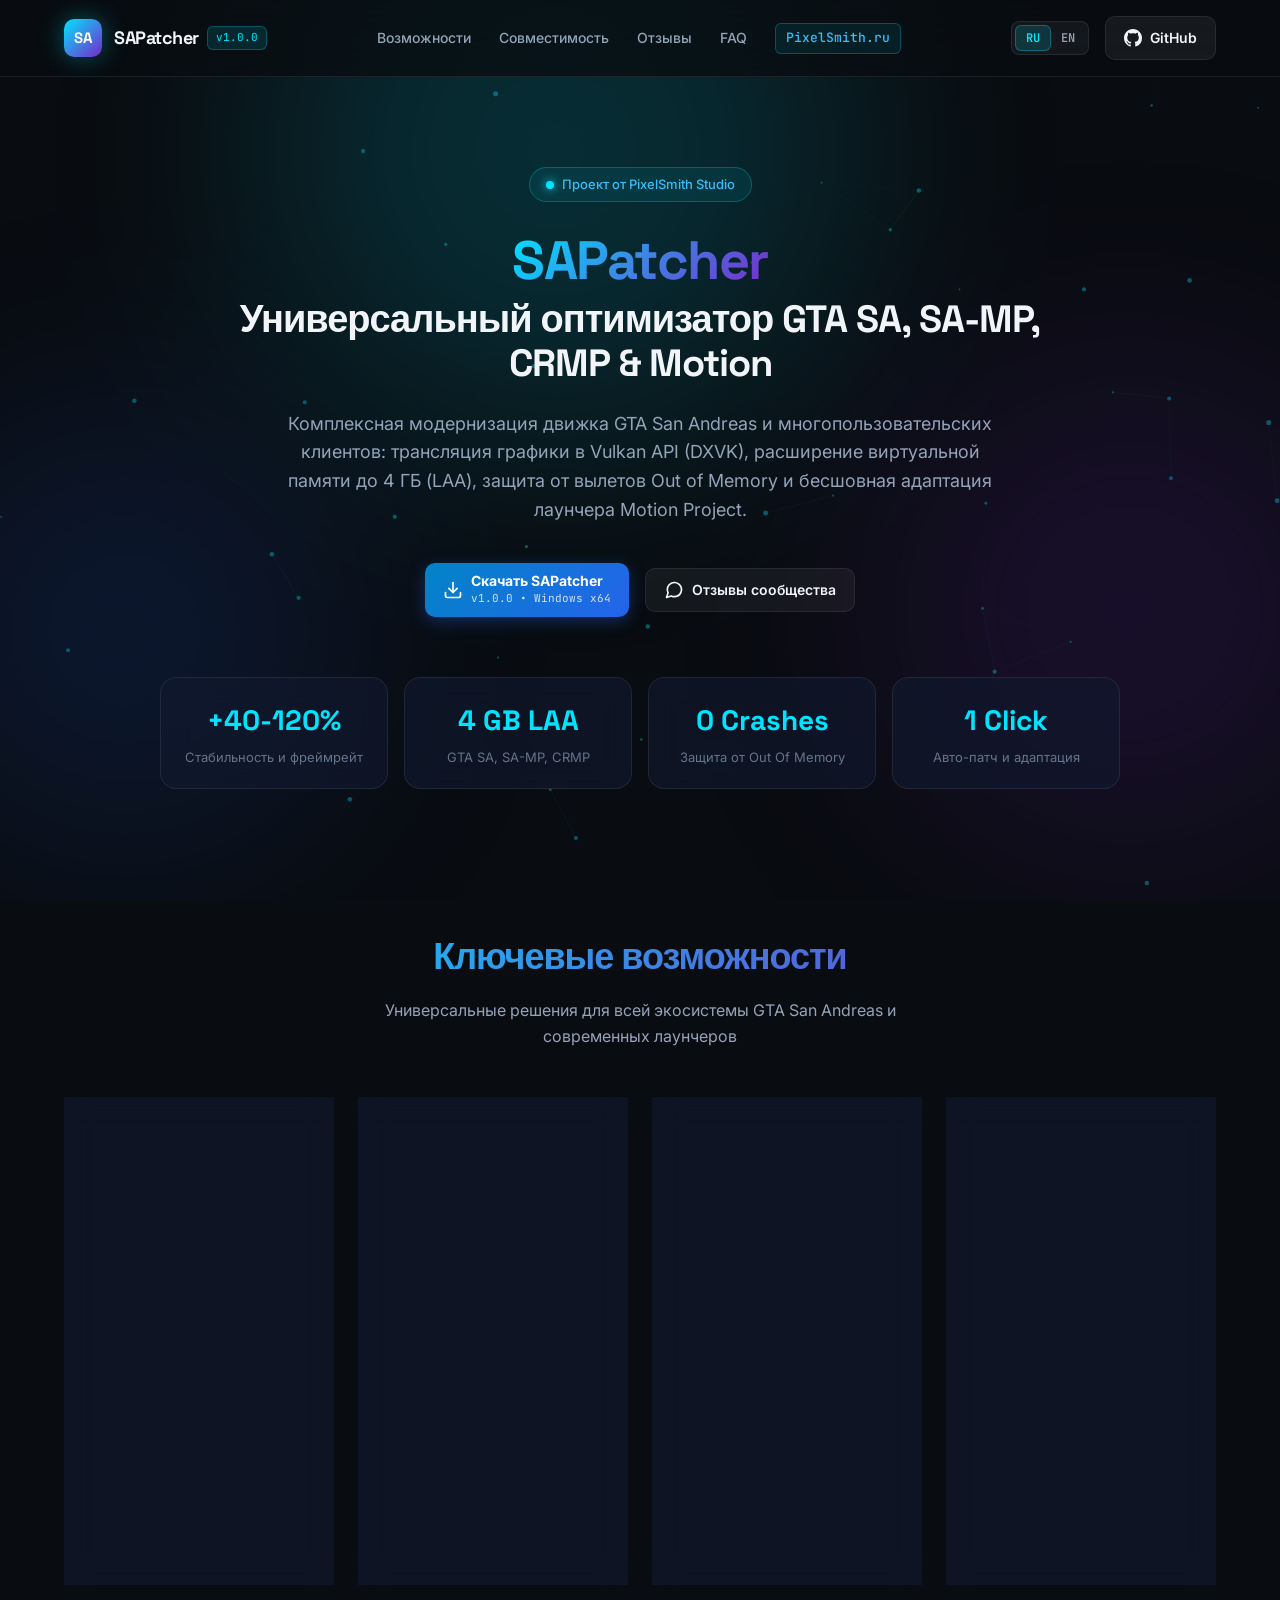
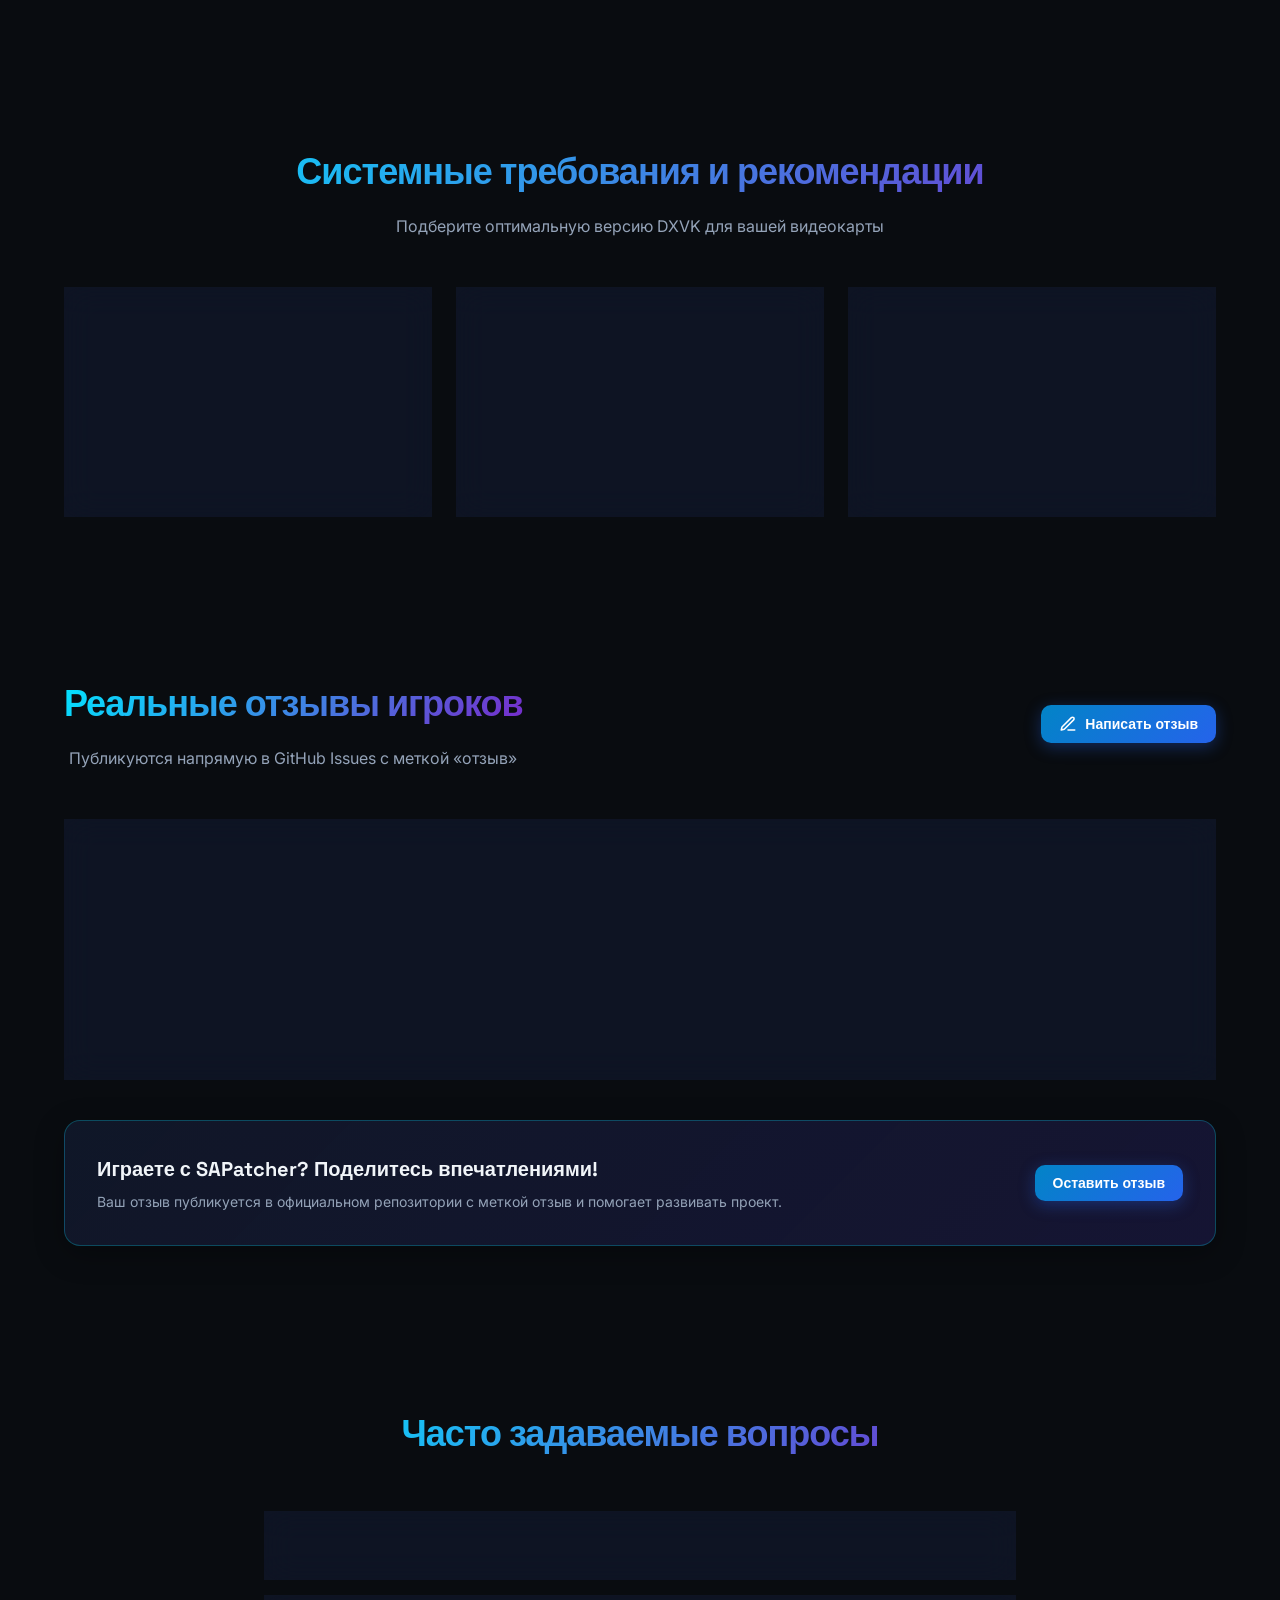
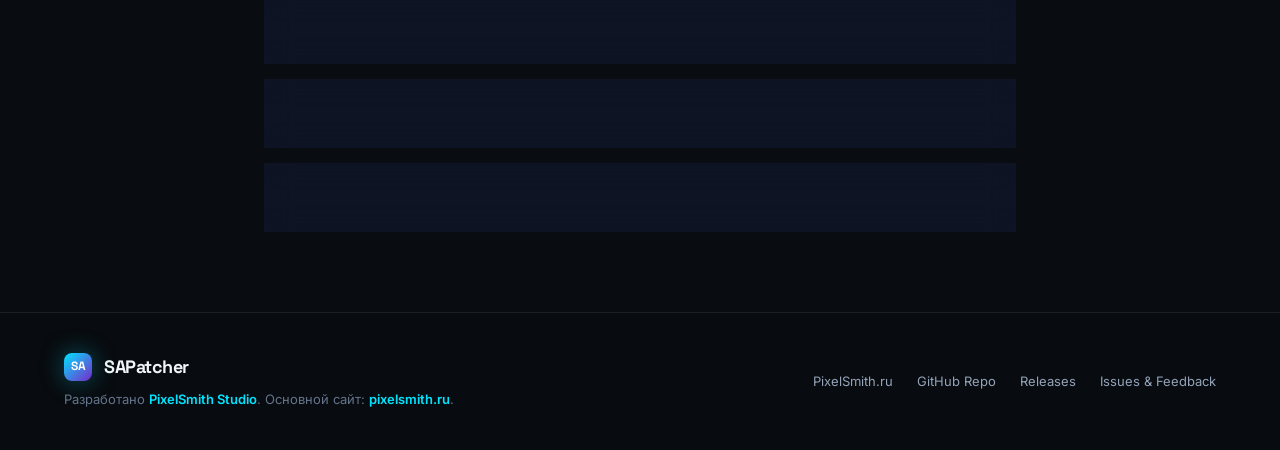
==== docs/index.html @ c6414d51 "update: add PixelSmith Studio branding, universal GTA scope, and real reviews only" ====
<!DOCTYPE html>
<html lang="ru">
<head>
  <meta charset="UTF-8">
  <meta name="viewport" content="width=device-width, initial-scale=1.0">
  <title>SAPatcher — Универсальный оптимизатор GTA SA, SA-MP, CRMP & Motion</title>
  <meta name="description" content="Официальный сайт SAPatcher от PixelSmith Studio. Низкоуровневый рендерер DXVK Vulkan, патч 4GB LAA для GTA SA, SA-MP, CRMP и бесшовная интеграция с Motion Launcher.">
  <meta name="keywords" content="SAPatcher, PixelSmith Studio, GTA SA, SAMP, CRMP, Motion Project, DXVK, Vulkan, 4GB Patch, LAA, Оптимизация GTA, ФПС">
  <meta name="theme-color" content="#090c10">

  <!-- Open Graph -->
  <meta property="og:type" content="website">
  <meta property="og:title" content="SAPatcher — PixelSmith Studio">
  <meta property="og:description" content="Универсальный Vulkan & 4GB LAA оптимизатор для GTA SA, SA-MP, CRMP и Motion Project.">
  <meta property="og:url" content="https://passatb5by.github.io/SAPatch/">

  <!-- Fonts -->
  <link rel="preconnect" href="https://fonts.googleapis.com">
  <link rel="preconnect" href="https://fonts.gstatic.com" crossorigin>
  <link href="https://fonts.googleapis.com/css2?family=Inter:wght@300;400;500;600;700;800&family=JetBrains+Mono:wght@400;500;600;700&family=Space+Grotesk:wght@500;600;700&display=swap" rel="stylesheet">

  <link rel="stylesheet" href="styles.css">
</head>
<body>
  <!-- Ambient background canvas -->
  <div class="bg-network">
    <canvas id="particleCanvas"></canvas>
    <div class="radial-glow glow-1"></div>
    <div class="radial-glow glow-2"></div>
    <div class="radial-glow glow-3"></div>
  </div>

  <!-- Header / Navigation -->
  <header class="navbar">
    <div class="container nav-container">
      <a href="https://pixelsmith.ru" target="_blank" rel="noopener noreferrer" class="logo-group">
        <div class="logo-icon">
          <span>SA</span>
        </div>
        <div class="logo-text">
          <span class="logo-title">SAPatcher</span>
          <span class="logo-badge" id="navVersionBadge">v1.0.0</span>
        </div>
      </a>

      <nav class="nav-links">
        <a href="#features" data-i18n="nav.features">Возможности</a>
        <a href="#specs" data-i18n="nav.specs">Совместимость</a>
        <a href="#reviews" data-i18n="nav.reviews">Отзывы</a>
        <a href="#faq" data-i18n="nav.faq">FAQ</a>
        <a href="https://pixelsmith.ru" target="_blank" rel="noopener noreferrer" class="nav-studio-link">PixelSmith.ru</a>
      </nav>

      <div class="nav-actions">
        <!-- Language Switcher -->
        <div class="lang-switch" id="langSwitch">
          <button type="button" class="lang-btn active" data-lang="ru">RU</button>
          <button type="button" class="lang-btn" data-lang="en">EN</button>
        </div>

        <a href="https://github.com/PassatB5By/SAPatch" target="_blank" rel="noopener noreferrer" class="btn btn-github">
          <svg class="icon" viewBox="0 0 24 24" width="18" height="18" fill="currentColor">
            <path d="M12 0C5.37 0 0 5.37 0 12c0 5.31 3.435 9.795 8.205 11.385.6.105.825-.255.825-.57 0-.285-.015-1.23-.015-2.235-3.015.555-3.795-.735-4.035-1.41-.135-.345-.72-1.41-1.23-1.695-.42-.225-1.02-.78-.015-.795.945-.015 1.62.87 1.845 1.23 1.08 1.815 2.805 1.305 3.495.99.105-.78.42-1.305.765-1.605-2.67-.3-5.46-1.335-5.46-5.925 0-1.305.465-2.385 1.23-3.225-.12-.3-.54-1.53.12-3.18 0 0 1.005-.315 3.3 1.23.96-.27 1.98-.405 3-.405s2.04.135 3 .405c2.295-1.56 3.3-1.23 3.3-1.23.66 1.65.24 2.88.12 3.18.765.84 1.23 1.905 1.23 3.225 0 4.605-2.805 5.625-5.475 5.925.435.375.81 1.095.81 2.22 0 1.605-.015 2.895-.015 3.3 0 .315.225.69.825.57A12.02 12.02 0 0024 12c0-6.63-5.37-12-12-12z"/>
          </svg>
          <span>GitHub</span>
        </a>
      </div>
    </div>
  </header>

  <!-- Hero Section -->
  <section class="hero-section">
    <div class="container hero-container">
      <div class="hero-badge">
        <span class="status-dot"></span>
        <span data-i18n="hero.badge">Проект от PixelSmith Studio</span>
      </div>

      <h1 class="hero-title">
        <span class="gradient-text" data-i18n="hero.titleGradient">SAPatcher</span>
        <span class="title-sub" data-i18n="hero.titleSub">Универсальный оптимизатор GTA SA, SA-MP, CRMP & Motion</span>
      </h1>

      <p class="hero-desc" data-i18n="hero.description">
        Комплексная модернизация движка GTA San Andreas и многопользовательских клиентов: трансляция графики в Vulkan API (DXVK), расширение виртуальной памяти до 4 ГБ (LAA), защита от вылетов Out of Memory и бесшовная адаптация лаунчера Motion Project.
      </p>

      <div class="hero-buttons">
        <a id="btnDownloadLatest" href="https://github.com/PassatB5By/SAPatch/releases" target="_blank" rel="noopener noreferrer" class="btn btn-primary btn-glow">
          <svg class="icon" viewBox="0 0 24 24" width="20" height="20" fill="none" stroke="currentColor" stroke-width="2" stroke-linecap="round" stroke-linejoin="round">
            <path d="M21 15v4a2 2 0 0 1-2 2H5a2 2 0 0 1-2-2v-4"></path>
            <polyline points="7 10 12 15 17 10"></polyline>
            <line x1="12" y1="15" x2="12" y2="3"></line>
          </svg>
          <div class="btn-text-group">
            <span class="btn-title" id="btnDownloadTitle" data-i18n="hero.btnDownload">Скачать SAPatcher</span>
            <span class="btn-subtitle" id="releaseInfoText">v1.0.0 • Windows x64</span>
          </div>
        </a>

        <a href="#reviews" class="btn btn-secondary">
          <svg class="icon" viewBox="0 0 24 24" width="20" height="20" fill="none" stroke="currentColor" stroke-width="2" stroke-linecap="round" stroke-linejoin="round">
            <path d="M21 11.5a8.38 8.38 0 0 1-.9 3.8 8.5 8.5 0 0 1-7.6 4.7 8.38 8.38 0 0 1-3.8-.9L3 21l1.9-5.7a8.38 8.38 0 0 1-.9-3.8 8.5 8.5 0 0 1 4.7-7.6 8.38 8.38 0 0 1 3.8-.9h.5a8.48 8.48 0 0 1 8 8v.5z"></path>
          </svg>
          <span data-i18n="hero.btnReviews">Отзывы сообщества</span>
        </a>
      </div>

      <!-- Quick Metrics Grid -->
      <div class="metrics-grid">
        <div class="metric-card">
          <div class="metric-value">+40-120%</div>
          <div class="metric-label" data-i18n="hero.metricFps">Стабильность и фреймрейт</div>
        </div>
        <div class="metric-card">
          <div class="metric-value">4 GB LAA</div>
          <div class="metric-label" data-i18n="hero.metricRam">GTA SA, SA-MP, CRMP</div>
        </div>
        <div class="metric-card">
          <div class="metric-value">0 Crashes</div>
          <div class="metric-label" data-i18n="hero.metricCrash">Защита от Out Of Memory</div>
        </div>
        <div class="metric-card">
          <div class="metric-value">1 Click</div>
          <div class="metric-label" data-i18n="hero.metricInstall">Авто-патч и адаптация</div>
        </div>
      </div>
    </div>
  </section>

  <!-- Features Section -->
  <section id="features" class="section">
    <div class="container">
      <div class="section-header">
        <h2 class="section-title gradient-text" data-i18n="features.title">Ключевые возможности</h2>
        <p class="section-subtitle" data-i18n="features.subtitle">Универсальные решения для всей экосистемы GTA San Andreas и современных лаунчеров</p>
      </div>

      <div class="features-grid">
        <!-- Feature 1 -->
        <div class="feature-card">
          <div class="feature-icon icon-cyan">
            <svg viewBox="0 0 24 24" width="24" height="24" fill="none" stroke="currentColor" stroke-width="2" stroke-linecap="round" stroke-linejoin="round">
              <polygon points="13 2 3 14 12 14 11 22 21 10 12 10 13 2"></polygon>
            </svg>
          </div>
          <h3 class="feature-title" data-i18n="features.dxvk.title">DXVK Vulkan Революция</h3>
          <p class="feature-desc" data-i18n="features.dxvk.desc">
            Трансляция устаревших инструкций Direct3D 9 в современный низкоуровневый Vulkan API. Избавляет от микрофризов, разрывов кадров и равномерно распределяет нагрузку на GPU в GTA SA, SA-MP и CRMP.
          </p>
          <div class="feature-tags">
            <span class="tag">v1.10.3</span>
            <span class="tag">v2.3</span>
            <span class="tag">v3.0</span>
            <span class="tag tag-accent">v3.1.1 Async</span>
          </div>
        </div>

        <!-- Feature 2 -->
        <div class="feature-card">
          <div class="feature-icon icon-purple">
            <svg viewBox="0 0 24 24" width="24" height="24" fill="none" stroke="currentColor" stroke-width="2" stroke-linecap="round" stroke-linejoin="round">
              <rect x="2" y="2" width="20" height="8" rx="2" ry="2"></rect>
              <rect x="2" y="14" width="20" height="8" rx="2" ry="2"></rect>
              <line x1="6" y1="6" x2="6.01" y2="6"></line>
              <line x1="6" y1="18" x2="6.01" y2="18"></line>
            </svg>
          </div>
          <h3 class="feature-title" data-i18n="features.laa.title">Патч 4 ГБ памяти (LAA)</h3>
          <p class="feature-desc" data-i18n="features.laa.desc">
            Снимает стандартный лимит 2048 МБ 32-битного движка GTA SA. Игра получает доступ к полным 4 ГБ виртуального адресного пространства для HD-текстур, кастомного транспорта и ресурсоёмких модификаций.
          </p>
          <div class="feature-tags">
            <span class="tag">motion.exe</span>
            <span class="tag">samp.exe</span>
            <span class="tag">gta_sa.exe</span>
            <span class="tag tag-accent">Anti-Crash</span>
          </div>
        </div>

        <!-- Feature 3 -->
        <div class="feature-card">
          <div class="feature-icon icon-emerald">
            <svg viewBox="0 0 24 24" width="24" height="24" fill="none" stroke="currentColor" stroke-width="2" stroke-linecap="round" stroke-linejoin="round">
              <path d="M12 22s8-4 8-10V5l-8-3-8 3v7c0 6 8 10 8 10z"></path>
            </svg>
          </div>
          <h3 class="feature-title" data-i18n="features.guard.title">Первая адаптация: Motion Project</h3>
          <p class="feature-desc" data-i18n="features.guard.desc">
            Motion стал первым лаунчером с бесшовной поддержкой «из коробки»: автоматический обход сброса файлов при обновлениях, синхронизация сетевого API и фоновая служба в трее.
          </p>
          <div class="feature-tags">
            <span class="tag">Daemon Port 49742</span>
            <span class="tag">Tray Icon</span>
            <span class="tag tag-accent">Motion Ready</span>
          </div>
        </div>

        <!-- Feature 4 -->
        <div class="feature-card">
          <div class="feature-icon icon-amber">
            <svg viewBox="0 0 24 24" width="24" height="24" fill="none" stroke="currentColor" stroke-width="2" stroke-linecap="round" stroke-linejoin="round">
              <path d="M14 2H6a2 2 0 0 0-2 2v16a2 2 0 0 0 2 2h12a2 2 0 0 0 2-2V8z"></path>
              <polyline points="14 2 14 8 20 8"></polyline>
              <line x1="16" y1="13" x2="8" y2="13"></line>
              <line x1="16" y1="17" x2="8" y2="17"></line>
              <polyline points="10 9 9 9 8 9"></polyline>
            </svg>
          </div>
          <h3 class="feature-title" data-i18n="features.diag.title">Самодиагностика и отчёты</h3>
          <p class="feature-desc" data-i18n="features.diag.desc">
            Встроенный генератор HTML-отчёта диагностирует поддержку Vulkan драйвером вашей видеокарты, статус LAA-флагов, целостность dll-библиотек и формирует готовый лог для решения проблем.
          </p>
          <div class="feature-tags">
            <span class="tag">HTML Report</span>
            <span class="tag">Vulkan Audit</span>
            <span class="tag">One-Click</span>
          </div>
        </div>
      </div>
    </div>
  </section>

  <!-- System Specifications -->
  <section id="specs" class="section specs-section">
    <div class="container">
      <div class="section-header">
        <h2 class="section-title gradient-text" data-i18n="specs.title">Системные требования и рекомендации</h2>
        <p class="section-subtitle" data-i18n="specs.subtitle">Подберите оптимальную версию DXVK для вашей видеокарты</p>
      </div>

      <div class="specs-grid">
        <div class="spec-card">
          <div class="spec-badge badge-green">Recommended</div>
          <h3 class="spec-title">DXVK 3.1.1 / 3.0</h3>
          <p class="spec-desc" data-i18n="specs.recModern">Для современных видеокарт (NVIDIA GTX 10xx+, RTX, AMD RX 5000/6000/7000, Intel Arc). Максимальный FPS, асинхронные шейдеры, Vulkan 1.3+.</p>
        </div>

        <div class="spec-card">
          <div class="spec-badge badge-blue">High Compatibility</div>
          <h3 class="spec-title">DXVK 2.3</h3>
          <p class="spec-desc" data-i18n="specs.recBalanced">Идеальный баланс совместимости и стабильности. Подходит для NVIDIA GTX 9xx/7xx и AMD RX 4xx/5xx.</p>
        </div>

        <div class="spec-card">
          <div class="spec-badge badge-amber">Legacy GPUs</div>
          <h3 class="spec-title">DXVK 1.10.3</h3>
          <p class="spec-desc" data-i18n="specs.recLegacy">Для старых видеокарт и встроенной графики (Vulkan 1.1). Минимальные системные требования.</p>
        </div>
      </div>
    </div>
  </section>

  <!-- Reviews & Community Feedback Section -->
  <section id="reviews" class="section reviews-section">
    <div class="container">
      <div class="section-header">
        <div class="review-header-flex">
          <div>
            <h2 class="section-title gradient-text" data-i18n="reviews.title">Реальные отзывы игроков</h2>
            <p class="section-subtitle" data-i18n="reviews.subtitle">Публикуются напрямую в GitHub Issues с меткой «отзыв»</p>
          </div>
          <button type="button" id="btnOpenReviewModal" class="btn btn-primary">
            <svg class="icon" viewBox="0 0 24 24" width="18" height="18" fill="none" stroke="currentColor" stroke-width="2" stroke-linecap="round" stroke-linejoin="round">
              <path d="M12 20h9"></path>
              <path d="M16.5 3.5a2.121 2.121 0 0 1 3 3L7 19l-4 1 1-4L16.5 3.5z"></path>
            </svg>
            <span data-i18n="reviews.btnWrite">Написать отзыв</span>
          </button>
        </div>
      </div>

      <!-- Reviews Feed -->
      <div id="reviewsContainer" class="reviews-grid">
        <div class="loading-spinner-wrapper">
          <div class="spinner"></div>
          <span data-i18n="reviews.loading">Загрузка отзывов из GitHub Issues...</span>
        </div>
      </div>

      <!-- Call to Action Banner -->
      <div class="reviews-cta-card">
        <div class="reviews-cta-content">
          <h3 data-i18n="reviews.ctaTitle">Играете с SAPatcher? Поделитесь впечатлениями!</h3>
          <p data-i18n="reviews.ctaSubtitle">Ваш отзыв публикуется в официальном репозитории с меткой <code>отзыв</code> и помогает развивать проект.</p>
        </div>
        <button type="button" class="btn btn-primary btnOpenReviewModalTrigger" data-i18n="reviews.ctaBtn">Оставить отзыв</button>
      </div>
    </div>
  </section>

  <!-- FAQ Section -->
  <section id="faq" class="section">
    <div class="container faq-container">
      <div class="section-header">
        <h2 class="section-title gradient-text" data-i18n="faq.title">Часто задаваемые вопросы</h2>
      </div>

      <div class="faq-accordion">
        <div class="faq-item">
          <button class="faq-question">
            <span data-i18n="faq.q1">Работает ли SAPatcher с обычной GTA SA, SA-MP и CRMP?</span>
            <span class="faq-icon">+</span>
          </button>
          <div class="faq-answer">
            <p data-i18n="faq.a1">Да! SAPatcher разработан как универсальное решение для GTA San Andreas, клиентов SA-MP и CRMP. Он снимает лимит памяти 4GB LAA и внедряет Vulkan-транслятор DXVK в любую сборку. Motion Project — это первый лаунчер, для которого реализована полная бесшовная интеграция.</p>
          </div>
        </div>

        <div class="faq-item">
          <button class="faq-question">
            <span data-i18n="faq.q2">Банят ли за использование SAPatcher?</span>
            <span class="faq-icon">+</span>
          </button>
          <div class="faq-answer">
            <p data-i18n="faq.a2">Нет. SAPatcher является графическим оптимизатором и расширителем памяти. Он не содержит читов, инжекторов стороннего кода или запрещённых модификаций, сохраняя 100% совместимость с античитами серверов.</p>
          </div>
        </div>

        <div class="faq-item">
          <button class="faq-question">
            <span data-i18n="faq.q3">Что делать, если при запуске чёрный экран или вылет?</span>
            <span class="faq-icon">+</span>
          </button>
          <div class="faq-answer">
            <p data-i18n="faq.a3">Попробуйте переключить версию DXVK в SAPatcher на более раннюю (например, 2.3 или 1.10.3), либо обновите видеодрайвер. Также используйте встроенную кнопку «Генерация отчёта диагностики» для выявления несовместимостей.</p>
          </div>
        </div>

        <div class="faq-item">
          <button class="faq-question">
            <span data-i18n="faq.q4">Как вернуть оригинальный лаунчер без изменений?</span>
            <span class="faq-icon">+</span>
          </button>
          <div class="faq-answer">
            <p data-i18n="faq.a4">В интерфейсе SAPatcher нажмите кнопку «Откатить лаунчер». Программа восстановит оригинальный немодифицированный app.asar из резервной копии.</p>
          </div>
        </div>
      </div>
    </div>
  </section>

  <!-- Footer -->
  <footer class="footer">
    <div class="container footer-container">
      <div class="footer-left">
        <div class="logo-group">
          <div class="logo-icon small"><span>SA</span></div>
          <span class="logo-title">SAPatcher</span>
        </div>
        <p class="footer-copy">
          Разработано <a href="https://pixelsmith.ru" target="_blank" rel="noopener noreferrer" class="studio-link">PixelSmith Studio</a>. Основной сайт: <a href="https://pixelsmith.ru" target="_blank" rel="noopener noreferrer" class="studio-link">pixelsmith.ru</a>.
        </p>
      </div>

      <div class="footer-links">
        <a href="https://pixelsmith.ru" target="_blank" rel="noopener noreferrer">PixelSmith.ru</a>
        <a href="https://github.com/PassatB5By/SAPatch" target="_blank" rel="noopener noreferrer">GitHub Repo</a>
        <a href="https://github.com/PassatB5By/SAPatch/releases" target="_blank" rel="noopener noreferrer">Releases</a>
        <a href="https://github.com/PassatB5By/SAPatch/issues" target="_blank" rel="noopener noreferrer">Issues & Feedback</a>
      </div>
    </div>
  </footer>

  <!-- Write Review Modal -->
  <div id="reviewModal" class="modal-overlay">
    <div class="modal-card">
      <div class="modal-header">
        <div class="modal-title-group">
          <h3 class="modal-title" data-i18n="modal.title">Написать отзыв о SAPatcher</h3>
          <p class="modal-desc" data-i18n="modal.desc">Отзыв публикуется напрямую в GitHub Issues с меткой «отзыв»</p>
        </div>
        <button type="button" id="btnCloseReviewModal" class="btn-close">&times;</button>
      </div>

      <form id="reviewForm" class="review-form">
        <!-- Rating Stars -->
        <div class="form-group">
          <label class="form-label" data-i18n="modal.ratingLabel">Оценка:</label>
          <div class="star-rating" id="starRating">
            <button type="button" class="star-btn" data-value="1">★</button>
            <button type="button" class="star-btn" data-value="2">★</button>
            <button type="button" class="star-btn" data-value="3">★</button>
            <button type="button" class="star-btn" data-value="4">★</button>
            <button type="button" class="star-btn active" data-value="5">★</button>
          </div>
          <input type="hidden" id="reviewRatingInput" value="5">
        </div>

        <div class="form-row">
          <div class="form-group flex-1">
            <label class="form-label" for="reviewAuthor" data-i18n="modal.authorLabel">Ваше имя или ник:</label>
            <input type="text" id="reviewAuthor" class="form-input" placeholder="e.g. Alex_Driver" required>
          </div>

          <div class="form-group flex-1">
            <label class="form-label" for="reviewCategory" data-i18n="modal.categoryLabel">Любимая функция / Клиент:</label>
            <select id="reviewCategory" class="form-input">
              <option value="GTA SA & SA-MP">GTA San Andreas & SA-MP</option>
              <option value="CRMP & Radmir">CRMP & Radmir</option>
              <option value="Motion Project">Motion Project Launcher</option>
              <option value="DXVK Vulkan FPS Boost">DXVK Vulkan (FPS Boost)</option>
              <option value="4GB RAM Memory Patch">4GB RAM Patch (No Crashes)</option>
              <option value="General Overall">Overall Experience</option>
            </select>
          </div>
        </div>

        <div class="form-group">
          <label class="form-label" for="reviewTitle" data-i18n="modal.summaryLabel">Краткий заголовок:</label>
          <input type="text" id="reviewTitle" class="form-input" placeholder="e.g. Плавный FPS и исчезли вылеты памяти!" required>
        </div>

        <div class="form-group">
          <label class="form-label" for="reviewPros" data-i18n="modal.prosLabel">Что понравилось (Плюсы):</label>
          <input type="text" id="reviewPros" class="form-input" placeholder="e.g. Высокий FPS, лёгкая установка в один клик">
        </div>

        <div class="form-group">
          <label class="form-label" for="reviewBody" data-i18n="modal.commentLabel">Подробный комментарий:</label>
          <textarea id="reviewBody" rows="4" class="form-input form-textarea" placeholder="Расскажите о вашем игровом опыте, стабильности, FPS до и после патча..." required></textarea>
        </div>

        <!-- Submission Options -->
        <div class="modal-footer">
          <div class="auth-notice">
            <span class="auth-icon">ℹ️</span>
            <span data-i18n="modal.authNotice">Публикация происходит через GitHub с вашим профилем.</span>
          </div>
          <button type="submit" class="btn btn-primary btn-submit-review">
            <svg class="icon" viewBox="0 0 24 24" width="18" height="18" fill="currentColor">
              <path d="M12 0C5.37 0 0 5.37 0 12c0 5.31 3.435 9.795 8.205 11.385.6.105.825-.255.825-.57 0-.285-.015-1.23-.015-2.235-3.015.555-3.795-.735-4.035-1.41-.135-.345-.72-1.41-1.23-1.695-.42-.225-1.02-.78-.015-.795.945-.015 1.62.87 1.845 1.23 1.08 1.815 2.805 1.305 3.495.99.105-.78.42-1.305.765-1.605-2.67-.3-5.46-1.335-5.46-5.925 0-1.305.465-2.385 1.23-3.225-.12-.3-.54-1.53.12-3.18 0 0 1.005-.315 3.3 1.23.96-.27 1.98-.405 3-.405s2.04.135 3 .405c2.295-1.56 3.3-1.23 3.3-1.23.66 1.65.24 2.88.12 3.18.765.84 1.23 1.905 1.23 3.225 0 4.605-2.805 5.625-5.475 5.925.435.375.81 1.095.81 2.22 0 1.605-.015 2.895-.015 3.3 0 .315.225.69.825.57A12.02 12.02 0 0024 12c0-6.63-5.37-12-12-12z"/>
            </svg>
            <span data-i18n="modal.btnPublish">Опубликовать в GitHub</span>
          </button>
        </div>
      </form>
    </div>
  </div>

  <script src="app.js"></script>
</body>
</html>
---- docs/styles.css ----
:root {
  --bg-base: #090c10;
  --bg-surface: rgba(15, 23, 42, 0.75);
  --bg-surface-elevated: rgba(22, 33, 58, 0.85);
  --bg-card: rgba(18, 26, 46, 0.65);
  --bg-card-hover: rgba(24, 35, 62, 0.85);
  
  --border-subtle: rgba(255, 255, 255, 0.08);
  --border-accent: rgba(0, 229, 255, 0.3);
  --border-glow: rgba(0, 229, 255, 0.5);

  --text-main: #f1f5f9;
  --text-muted: #94a3b8;
  --text-dim: #64748b;

  --accent-cyan: #00e5ff;
  --accent-cyan-bright: #38bdf8;
  --accent-purple: #7928ca;
  --accent-purple-light: #a855f7;
  --accent-emerald: #10b981;
  --accent-amber: #f59e0b;

  --gradient-primary: linear-gradient(135deg, #00e5ff 0%, #7928ca 100%);
  --gradient-btn: linear-gradient(135deg, #0284c7 0%, #2563eb 100%);
  --gradient-btn-hover: linear-gradient(135deg, #0ea5e9 0%, #3b82f6 100%);

  --font-heading: 'Space Grotesk', sans-serif;
  --font-body: 'Inter', sans-serif;
  --font-mono: 'JetBrains Mono', monospace;

  --glow-cyan: 0 0 25px rgba(0, 229, 255, 0.35);
  --glow-purple: 0 0 25px rgba(121, 40, 202, 0.3);
  --radius-card: 16px;
  --radius-btn: 10px;
}

*, *::before, *::after {
  box-sizing: border-box;
  margin: 0;
  padding: 0;
}

html {
  scroll-behavior: smooth;
}

body {
  background-color: var(--bg-base);
  color: var(--text-main);
  font-family: var(--font-body);
  font-size: 15px;
  line-height: 1.6;
  overflow-x: hidden;
  position: relative;
  -webkit-font-smoothing: antialiased;
}

.container {
  width: 100%;
  max-width: 1200px;
  margin: 0 auto;
  padding: 0 24px;
}

/* Background canvas and ambient glows */
.bg-network {
  position: fixed;
  inset: 0;
  pointer-events: none;
  z-index: 0;
  overflow: hidden;
}

#particleCanvas {
  width: 100%;
  height: 100%;
  display: block;
}

.radial-glow {
  position: absolute;
  border-radius: 50%;
  filter: blur(120px);
  opacity: 0.15;
  pointer-events: none;
}

.glow-1 {
  width: 600px;
  height: 600px;
  background: var(--accent-cyan);
  top: -150px;
  left: 20%;
}

.glow-2 {
  width: 500px;
  height: 500px;
  background: var(--accent-purple);
  top: 40%;
  right: -100px;
}

.glow-3 {
  width: 450px;
  height: 450px;
  background: #2563eb;
  bottom: 5%;
  left: -100px;
}

/* Navbar */
.navbar {
  position: sticky;
  top: 0;
  z-index: 100;
  backdrop-filter: blur(20px);
  -webkit-backdrop-filter: blur(20px);
  background: rgba(9, 12, 16, 0.75);
  border-bottom: 1px solid var(--border-subtle);
  padding: 16px 0;
}

.nav-container {
  display: flex;
  align-items: center;
  justify-content: space-between;
}

.logo-group {
  display: flex;
  align-items: center;
  gap: 12px;
  text-decoration: none;
  color: inherit;
}

.logo-icon {
  width: 38px;
  height: 38px;
  border-radius: 10px;
  background: var(--gradient-primary);
  display: flex;
  align-items: center;
  justify-content: center;
  box-shadow: var(--glow-cyan);
  position: relative;
}

.logo-icon.small {
  width: 28px;
  height: 28px;
  border-radius: 8px;
}

.logo-icon span {
  font-family: var(--font-heading);
  font-weight: 700;
  color: #fff;
  font-size: 15px;
  letter-spacing: -0.5px;
}

.logo-icon.small span {
  font-size: 12px;
}

.logo-text {
  display: flex;
  align-items: center;
  gap: 8px;
}

.logo-title {
  font-family: var(--font-heading);
  font-weight: 700;
  font-size: 18px;
  letter-spacing: -0.5px;
}

.logo-badge {
  font-family: var(--font-mono);
  font-size: 11px;
  background: rgba(0, 229, 255, 0.12);
  color: var(--accent-cyan);
  border: 1px solid rgba(0, 229, 255, 0.25);
  padding: 2px 8px;
  border-radius: 6px;
}

.nav-links {
  display: flex;
  align-items: center;
  gap: 28px;
}

.nav-links a {
  color: var(--text-muted);
  text-decoration: none;
  font-size: 14px;
  font-weight: 500;
  transition: color 0.2s ease;
}

.nav-links a:hover {
  color: var(--accent-cyan);
}

.nav-actions {
  display: flex;
  align-items: center;
  gap: 16px;
}

/* Language Switcher */
.lang-switch {
  display: flex;
  background: rgba(255, 255, 255, 0.05);
  border: 1px solid var(--border-subtle);
  border-radius: 8px;
  padding: 3px;
}

.lang-btn {
  background: none;
  border: none;
  color: var(--text-muted);
  font-family: var(--font-mono);
  font-size: 12px;
  font-weight: 600;
  padding: 4px 10px;
  border-radius: 6px;
  cursor: pointer;
  transition: all 0.2s ease;
}

.lang-btn:hover {
  color: var(--text-main);
}

.lang-btn.active {
  background: rgba(0, 229, 255, 0.15);
  color: var(--accent-cyan);
  border: 1px solid rgba(0, 229, 255, 0.3);
}

/* Buttons */
.btn {
  display: inline-flex;
  align-items: center;
  justify-content: center;
  gap: 8px;
  padding: 10px 18px;
  border-radius: var(--radius-btn);
  font-weight: 600;
  font-size: 14px;
  text-decoration: none;
  cursor: pointer;
  border: none;
  transition: all 0.25s cubic-bezier(0.16, 1, 0.3, 1);
}

.btn-github {
  background: rgba(255, 255, 255, 0.06);
  color: var(--text-main);
  border: 1px solid var(--border-subtle);
}

.btn-github:hover {
  background: rgba(255, 255, 255, 0.12);
  border-color: rgba(255, 255, 255, 0.2);
}

.btn-primary {
  background: var(--gradient-btn);
  color: #fff;
  box-shadow: 0 4px 16px rgba(37, 99, 235, 0.35);
}

.btn-primary:hover {
  background: var(--gradient-btn-hover);
  box-shadow: 0 6px 22px rgba(37, 99, 235, 0.5);
  transform: translateY(-1px);
}

.btn-glow {
  position: relative;
}

.btn-glow::after {
  content: '';
  position: absolute;
  inset: -1px;
  border-radius: inherit;
  background: var(--gradient-primary);
  opacity: 0;
  z-index: -1;
  transition: opacity 0.3s ease;
  filter: blur(8px);
}

.btn-glow:hover::after {
  opacity: 0.6;
}

.btn-secondary {
  background: rgba(255, 255, 255, 0.05);
  color: var(--text-main);
  border: 1px solid var(--border-subtle);
}

.btn-secondary:hover {
  background: rgba(255, 255, 255, 0.1);
  border-color: var(--accent-cyan);
  color: var(--accent-cyan);
  transform: translateY(-1px);
}

.btn-text-group {
  display: flex;
  flex-direction: column;
  align-items: flex-start;
  text-align: left;
}

.btn-title {
  font-size: 14px;
  font-weight: 700;
  line-height: 1.2;
}

.btn-subtitle {
  font-size: 11px;
  font-weight: 400;
  opacity: 0.8;
  font-family: var(--font-mono);
}

/* Hero Section */
.hero-section {
  position: relative;
  z-index: 10;
  padding: 90px 0 60px;
  text-align: center;
}

.hero-container {
  display: flex;
  flex-direction: column;
  align-items: center;
}

.hero-badge {
  display: inline-flex;
  align-items: center;
  gap: 8px;
  background: rgba(0, 229, 255, 0.08);
  border: 1px solid rgba(0, 229, 255, 0.25);
  padding: 6px 16px;
  border-radius: 100px;
  font-size: 13px;
  font-weight: 500;
  color: var(--accent-cyan-bright);
  margin-bottom: 28px;
  backdrop-filter: blur(10px);
}

.status-dot {
  width: 8px;
  height: 8px;
  border-radius: 50%;
  background: var(--accent-cyan);
  box-shadow: 0 0 10px var(--accent-cyan);
  animation: pulse 2s infinite;
}

@keyframes pulse {
  0% { transform: scale(0.95); opacity: 0.8; }
  50% { transform: scale(1.2); opacity: 1; box-shadow: 0 0 14px var(--accent-cyan); }
  100% { transform: scale(0.95); opacity: 0.8; }
}

.hero-title {
  font-family: var(--font-heading);
  font-size: 54px;
  font-weight: 800;
  line-height: 1.15;
  letter-spacing: -1.5px;
  margin-bottom: 24px;
  max-width: 900px;
}

.title-sub {
  display: block;
  font-size: 38px;
  font-weight: 700;
  color: var(--text-main);
  letter-spacing: -1px;
  margin-top: 6px;
}

.gradient-text {
  background: var(--gradient-primary);
  -webkit-background-clip: text;
  -webkit-text-fill-color: transparent;
}

.hero-desc {
  font-size: 18px;
  color: var(--text-muted);
  max-width: 740px;
  margin-bottom: 38px;
  line-height: 1.6;
}

.hero-buttons {
  display: flex;
  align-items: center;
  gap: 16px;
  margin-bottom: 60px;
}

.metrics-grid {
  display: grid;
  grid-template-columns: repeat(4, 1fr);
  gap: 16px;
  width: 100%;
  max-width: 960px;
}

.metric-card {
  background: var(--bg-card);
  backdrop-filter: blur(16px);
  -webkit-backdrop-filter: blur(16px);
  border: 1px solid var(--border-subtle);
  border-radius: var(--radius-card);
  padding: 20px;
  text-align: center;
  transition: all 0.3s ease;
}

.metric-card:hover {
  background: var(--bg-card-hover);
  border-color: var(--border-accent);
  transform: translateY(-2px);
}

.metric-value {
  font-family: var(--font-heading);
  font-size: 28px;
  font-weight: 700;
  color: var(--accent-cyan);
  margin-bottom: 4px;
}

.metric-label {
  font-size: 13px;
  color: var(--text-dim);
}

/* Sections */
.section {
  position: relative;
  z-index: 10;
  padding: 80px 0;
}

.section-header {
  text-align: center;
  margin-bottom: 48px;
}

.section-title {
  font-family: var(--font-heading);
  font-size: 36px;
  font-weight: 700;
  letter-spacing: -1px;
  margin-bottom: 12px;
}

.section-subtitle {
  font-size: 16px;
  color: var(--text-muted);
  max-width: 600px;
  margin: 0 auto;
}

/* Features Grid */
.features-grid {
  display: grid;
  grid-template-columns: repeat(auto-fit, minmax(260px, 1fr));
  gap: 24px;
}

.feature-card {
  background: var(--bg-card);
  backdrop-filter: blur(16px);
  -webkit-backdrop-filter: blur(16px);
  border: 1px solid var(--border-subtle);
  border-radius: var(--radius-card);
  padding: 30px;
  transition: all 0.3s ease;
  display: flex;
  flex-direction: column;
}

.feature-card:hover {
  background: var(--bg-card-hover);
  border-color: var(--border-accent);
  box-shadow: 0 10px 30px rgba(0, 0, 0, 0.4);
  transform: translateY(-3px);
}

.feature-icon {
  width: 48px;
  height: 48px;
  border-radius: 12px;
  display: flex;
  align-items: center;
  justify-content: center;
  margin-bottom: 20px;
}

.icon-cyan {
  background: rgba(0, 229, 255, 0.12);
  color: var(--accent-cyan);
  border: 1px solid rgba(0, 229, 255, 0.25);
}

.icon-purple {
  background: rgba(121, 40, 202, 0.15);
  color: var(--accent-purple-light);
  border: 1px solid rgba(121, 40, 202, 0.3);
}

.icon-emerald {
  background: rgba(16, 185, 129, 0.12);
  color: var(--accent-emerald);
  border: 1px solid rgba(16, 185, 129, 0.25);
}

.icon-amber {
  background: rgba(245, 158, 11, 0.12);
  color: var(--accent-amber);
  border: 1px solid rgba(245, 158, 11, 0.25);
}

.feature-title {
  font-family: var(--font-heading);
  font-size: 20px;
  font-weight: 700;
  margin-bottom: 12px;
  color: var(--text-main);
}

.feature-desc {
  font-size: 14px;
  color: var(--text-muted);
  line-height: 1.6;
  margin-bottom: 20px;
  flex-grow: 1;
}

.feature-tags {
  display: flex;
  flex-wrap: wrap;
  gap: 8px;
}

.tag {
  font-family: var(--font-mono);
  font-size: 11px;
  background: rgba(255, 255, 255, 0.05);
  color: var(--text-dim);
  border: 1px solid var(--border-subtle);
  padding: 3px 8px;
  border-radius: 6px;
}

.tag-accent {
  background: rgba(0, 229, 255, 0.1);
  color: var(--accent-cyan);
  border-color: rgba(0, 229, 255, 0.25);
}

/* Specs */
.specs-grid {
  display: grid;
  grid-template-columns: repeat(auto-fit, minmax(300px, 1fr));
  gap: 24px;
}

.spec-card {
  background: var(--bg-card);
  backdrop-filter: blur(16px);
  -webkit-backdrop-filter: blur(16px);
  border: 1px solid var(--border-subtle);
  border-radius: var(--radius-card);
  padding: 28px;
  position: relative;
}

.spec-badge {
  display: inline-block;
  font-family: var(--font-mono);
  font-size: 11px;
  font-weight: 600;
  padding: 3px 10px;
  border-radius: 6px;
  margin-bottom: 14px;
}

.badge-green {
  background: rgba(16, 185, 129, 0.15);
  color: var(--accent-emerald);
  border: 1px solid rgba(16, 185, 129, 0.3);
}

.badge-blue {
  background: rgba(56, 189, 248, 0.15);
  color: var(--accent-cyan-bright);
  border: 1px solid rgba(56, 189, 248, 0.3);
}

.badge-amber {
  background: rgba(245, 158, 11, 0.15);
  color: var(--accent-amber);
  border: 1px solid rgba(245, 158, 11, 0.3);
}

.spec-title {
  font-family: var(--font-heading);
  font-size: 19px;
  font-weight: 700;
  margin-bottom: 10px;
}

.spec-desc {
  font-size: 14px;
  color: var(--text-muted);
}

/* Reviews Section */
.review-header-flex {
  display: flex;
  align-items: center;
  justify-content: space-between;
  flex-wrap: wrap;
  gap: 20px;
}

.reviews-grid {
  display: grid;
  grid-template-columns: repeat(auto-fit, minmax(320px, 1fr));
  gap: 24px;
  margin-bottom: 40px;
}

.review-card {
  background: var(--bg-card);
  backdrop-filter: blur(16px);
  -webkit-backdrop-filter: blur(16px);
  border: 1px solid var(--border-subtle);
  border-radius: var(--radius-card);
  padding: 24px;
  display: flex;
  flex-direction: column;
  transition: all 0.3s ease;
}

.review-card:hover {
  background: var(--bg-card-hover);
  border-color: var(--border-accent);
  transform: translateY(-2px);
}

.review-top {
  display: flex;
  align-items: center;
  justify-content: space-between;
  margin-bottom: 14px;
}

.reviewer-info {
  display: flex;
  align-items: center;
  gap: 12px;
}

.reviewer-avatar {
  width: 38px;
  height: 38px;
  border-radius: 50%;
  border: 1px solid var(--border-accent);
  object-fit: cover;
  background: #1e293b;
}

.reviewer-meta {
  display: flex;
  flex-direction: column;
}

.reviewer-name {
  font-weight: 600;
  font-size: 14px;
  color: var(--text-main);
}

.review-date {
  font-size: 12px;
  color: var(--text-dim);
}

.review-stars {
  color: #fbbf24;
  font-size: 14px;
  letter-spacing: 2px;
}

.review-tag-badge {
  display: inline-block;
  font-family: var(--font-mono);
  font-size: 11px;
  background: rgba(0, 229, 255, 0.08);
  color: var(--accent-cyan);
  border: 1px solid rgba(0, 229, 255, 0.2);
  padding: 2px 8px;
  border-radius: 4px;
  margin-bottom: 12px;
  align-self: flex-start;
}

.review-title {
  font-size: 16px;
  font-weight: 700;
  margin-bottom: 8px;
  color: var(--text-main);
}

.review-body {
  font-size: 14px;
  color: var(--text-muted);
  line-height: 1.55;
  margin-bottom: 12px;
  flex-grow: 1;
}

.review-pros {
  background: rgba(16, 185, 129, 0.08);
  border-left: 3px solid var(--accent-emerald);
  padding: 8px 12px;
  border-radius: 0 6px 6px 0;
  font-size: 13px;
  color: #a7f3d0;
  margin-top: 8px;
}

.loading-spinner-wrapper {
  grid-column: 1 / -1;
  display: flex;
  flex-direction: column;
  align-items: center;
  justify-content: center;
  gap: 14px;
  padding: 50px 0;
  color: var(--text-dim);
}

.spinner {
  width: 32px;
  height: 32px;
  border: 3px solid rgba(0, 229, 255, 0.15);
  border-top-color: var(--accent-cyan);
  border-radius: 50%;
  animation: spin 0.8s linear infinite;
}

@keyframes spin {
  to { transform: rotate(360deg); }
}

.reviews-cta-card {
  background: linear-gradient(135deg, rgba(18, 26, 46, 0.8) 0%, rgba(30, 27, 75, 0.6) 100%);
  border: 1px solid rgba(0, 229, 255, 0.25);
  box-shadow: 0 8px 30px rgba(0, 0, 0, 0.3);
  border-radius: var(--radius-card);
  padding: 32px;
  display: flex;
  align-items: center;
  justify-content: space-between;
  flex-wrap: wrap;
  gap: 20px;
}

.reviews-cta-content h3 {
  font-family: var(--font-heading);
  font-size: 20px;
  margin-bottom: 6px;
}

.reviews-cta-content p {
  color: var(--text-muted);
  font-size: 14px;
}

.reviews-cta-content code {
  font-family: var(--font-mono);
  background: rgba(0, 229, 255, 0.15);
  color: var(--accent-cyan);
  padding: 2px 6px;
  border-radius: 4px;
}

/* FAQ Accordion */
.faq-container {
  max-width: 800px;
}

.faq-accordion {
  display: flex;
  flex-direction: column;
  gap: 16px;
}

.faq-item {
  background: var(--bg-card);
  backdrop-filter: blur(16px);
  -webkit-backdrop-filter: blur(16px);
  border: 1px solid var(--border-subtle);
  border-radius: var(--radius-card);
  overflow: hidden;
  transition: all 0.25s ease;
}

.faq-item.active {
  border-color: var(--border-accent);
}

.faq-question {
  width: 100%;
  display: flex;
  align-items: center;
  justify-content: space-between;
  padding: 20px 24px;
  background: none;
  border: none;
  color: var(--text-main);
  font-family: var(--font-heading);
  font-size: 16px;
  font-weight: 600;
  text-align: left;
  cursor: pointer;
}

.faq-icon {
  font-size: 20px;
  color: var(--accent-cyan);
  transition: transform 0.25s ease;
}

.faq-item.active .faq-icon {
  transform: rotate(45deg);
}

.faq-answer {
  max-height: 0;
  overflow: hidden;
  transition: max-height 0.3s cubic-bezier(0, 1, 0, 1);
  padding: 0 24px;
}

.faq-item.active .faq-answer {
  max-height: 300px;
  transition: max-height 0.35s ease-in-out;
  padding: 0 24px 20px;
}

.faq-answer p {
  font-size: 14px;
  color: var(--text-muted);
  line-height: 1.6;
}

/* Footer */
.footer {
  border-top: 1px solid var(--border-subtle);
  background: rgba(9, 12, 16, 0.85);
  padding: 40px 0;
  position: relative;
  z-index: 10;
}

.footer-container {
  display: flex;
  align-items: center;
  justify-content: space-between;
  flex-wrap: wrap;
  gap: 20px;
}

.footer-left {
  display: flex;
  flex-direction: column;
  gap: 8px;
}

.footer-copy {
  font-size: 13px;
  color: var(--text-dim);
}

.footer-links {
  display: flex;
  gap: 24px;
}

.footer-links a {
  color: var(--text-muted);
  text-decoration: none;
  font-size: 13px;
  transition: color 0.2s ease;
}

.footer-links a:hover {
  color: var(--accent-cyan);
}

/* Modal */
.modal-overlay {
  position: fixed;
  inset: 0;
  background: rgba(0, 0, 0, 0.75);
  backdrop-filter: blur(8px);
  -webkit-backdrop-filter: blur(8px);
  z-index: 999;
  display: flex;
  align-items: center;
  justify-content: center;
  padding: 20px;
  opacity: 0;
  pointer-events: none;
  transition: all 0.3s ease;
}

.modal-overlay.open {
  opacity: 1;
  pointer-events: auto;
}

.modal-card {
  background: #0f1523;
  border: 1px solid var(--border-accent);
  box-shadow: 0 20px 50px rgba(0, 0, 0, 0.6), var(--glow-cyan);
  border-radius: var(--radius-card);
  width: 100%;
  max-width: 580px;
  padding: 30px;
  transform: translateY(20px) scale(0.97);
  transition: transform 0.3s cubic-bezier(0.16, 1, 0.3, 1);
  max-height: 90vh;
  overflow-y: auto;
}

.modal-overlay.open .modal-card {
  transform: translateY(0) scale(1);
}

.modal-header {
  display: flex;
  align-items: flex-start;
  justify-content: space-between;
  margin-bottom: 24px;
}

.modal-title {
  font-family: var(--font-heading);
  font-size: 22px;
  font-weight: 700;
  margin-bottom: 4px;
}

.modal-desc {
  font-size: 13px;
  color: var(--text-muted);
}

.btn-close {
  background: none;
  border: none;
  color: var(--text-muted);
  font-size: 24px;
  line-height: 1;
  cursor: pointer;
  padding: 4px 8px;
  border-radius: 6px;
  transition: all 0.2s ease;
}

.btn-close:hover {
  color: #fff;
  background: rgba(255, 255, 255, 0.1);
}

.review-form {
  display: flex;
  flex-direction: column;
  gap: 18px;
}

.form-group {
  display: flex;
  flex-direction: column;
  gap: 6px;
}

.form-row {
  display: flex;
  gap: 16px;
}

.flex-1 {
  flex: 1;
}

.form-label {
  font-size: 13px;
  font-weight: 600;
  color: var(--text-main);
}

.form-input {
  background: rgba(24, 35, 62, 0.7);
  border: 1px solid var(--border-subtle);
  border-radius: 8px;
  padding: 10px 14px;
  color: #fff;
  font-family: var(--font-body);
  font-size: 14px;
  transition: border-color 0.2s ease, box-shadow 0.2s ease;
}

.form-input:focus {
  outline: none;
  border-color: var(--accent-cyan);
  box-shadow: 0 0 12px rgba(0, 229, 255, 0.25);
}

.form-textarea {
  resize: vertical;
  min-height: 90px;
}

.star-rating {
  display: flex;
  gap: 6px;
}

.star-btn {
  background: none;
  border: none;
  font-size: 26px;
  color: #475569;
  cursor: pointer;
  transition: color 0.15s ease, transform 0.15s ease;
}

.star-btn:hover {
  transform: scale(1.15);
}

.star-btn.active {
  color: #fbbf24;
  text-shadow: 0 0 10px rgba(251, 191, 36, 0.4);
}

.modal-footer {
  margin-top: 10px;
  display: flex;
  align-items: center;
  justify-content: space-between;
  flex-wrap: wrap;
  gap: 14px;
}

.auth-notice {
  display: flex;
  align-items: center;
  gap: 6px;
  font-size: 12px;
  color: var(--text-dim);
}

.btn-submit-review {
  padding: 12px 22px;
}

/* Responsive */
@media (max-width: 768px) {
  .nav-links {
    display: none;
  }
  .hero-title {
    font-size: 38px;
  }
  .title-sub {
    font-size: 26px;
  }
  .metrics-grid {
    grid-template-columns: repeat(2, 1fr);
  }
  .form-row {
    flex-direction: column;
  }
}

.empty-reviews-card {
  grid-column: 1 / -1;
  background: var(--bg-card);
  backdrop-filter: blur(16px);
  -webkit-backdrop-filter: blur(16px);
  border: 1px dashed rgba(0, 229, 255, 0.25);
  border-radius: var(--radius-card);
  padding: 48px 24px;
  text-align: center;
  display: flex;
  flex-direction: column;
  align-items: center;
  justify-content: center;
  gap: 12px;
}

.empty-icon {
  font-size: 36px;
  margin-bottom: 4px;
}

.empty-title {
  font-family: var(--font-heading);
  font-size: 20px;
  color: var(--text-main);
}

.empty-desc {
  font-size: 14px;
  color: var(--text-muted);
  max-width: 500px;
}

.nav-studio-link {
  color: var(--accent-cyan-bright) !important;
  font-family: var(--font-mono);
  font-size: 13px !important;
  background: rgba(0, 229, 255, 0.08);
  border: 1px solid rgba(0, 229, 255, 0.25);
  padding: 4px 10px;
  border-radius: 6px;
  transition: all 0.2s ease;
}

.nav-studio-link:hover {
  background: rgba(0, 229, 255, 0.18);
  box-shadow: 0 0 12px rgba(0, 229, 255, 0.3);
}

.studio-link {
  color: var(--accent-cyan);
  text-decoration: none;
  font-weight: 600;
  transition: color 0.2s ease;
}

.studio-link:hover {
  color: var(--accent-cyan-bright);
  text-decoration: underline;
}
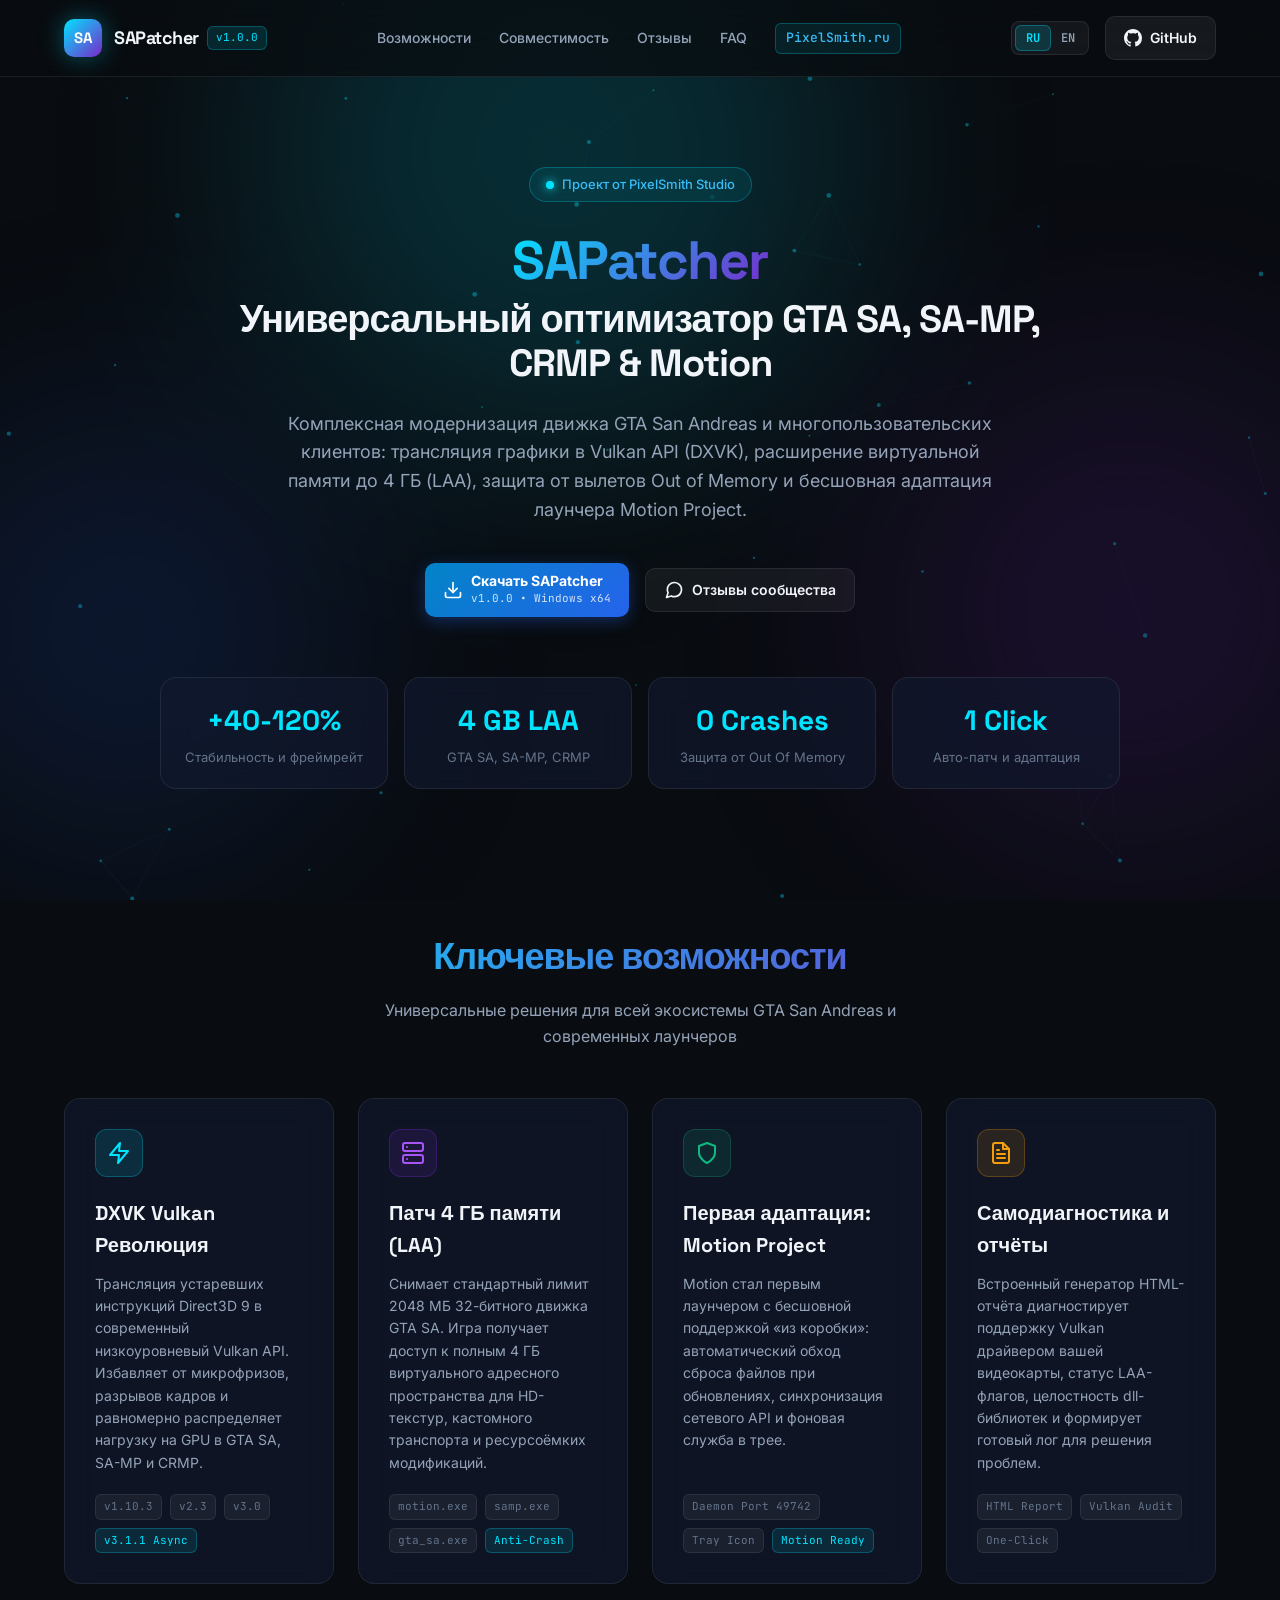
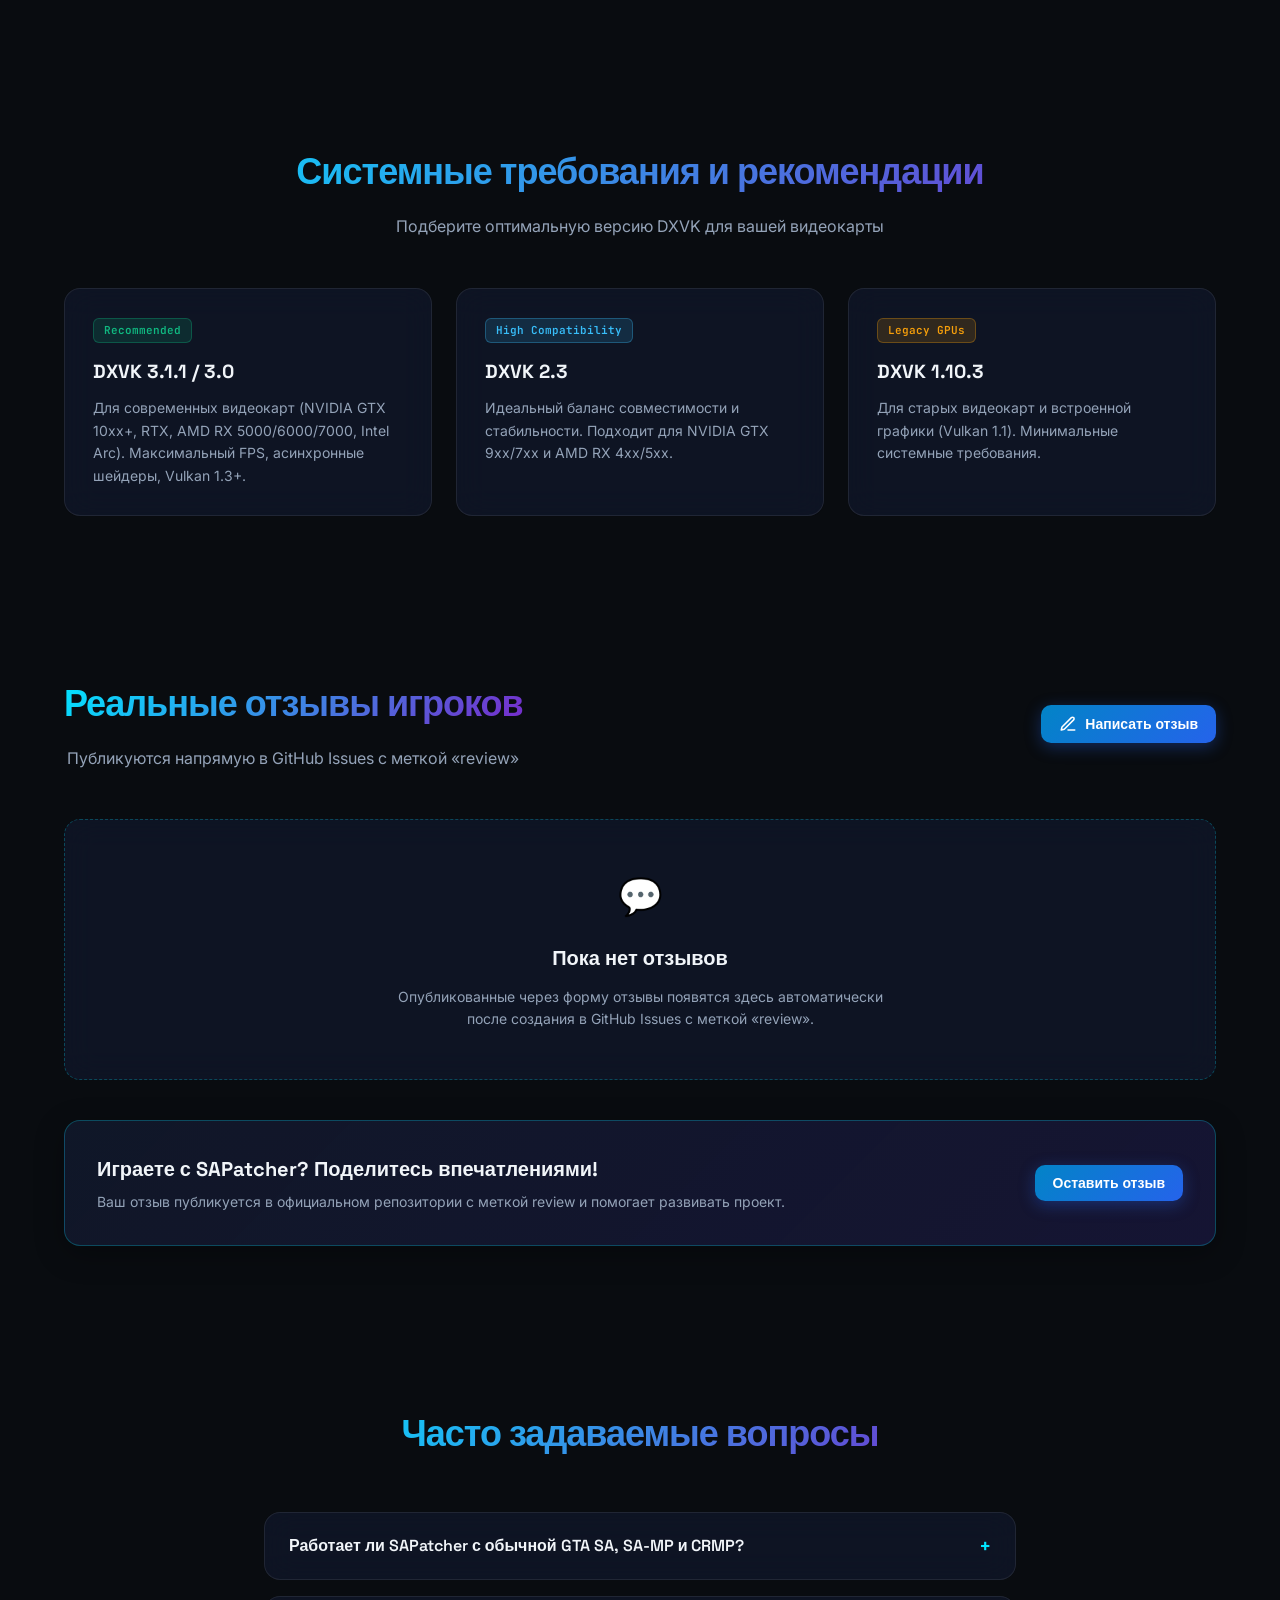
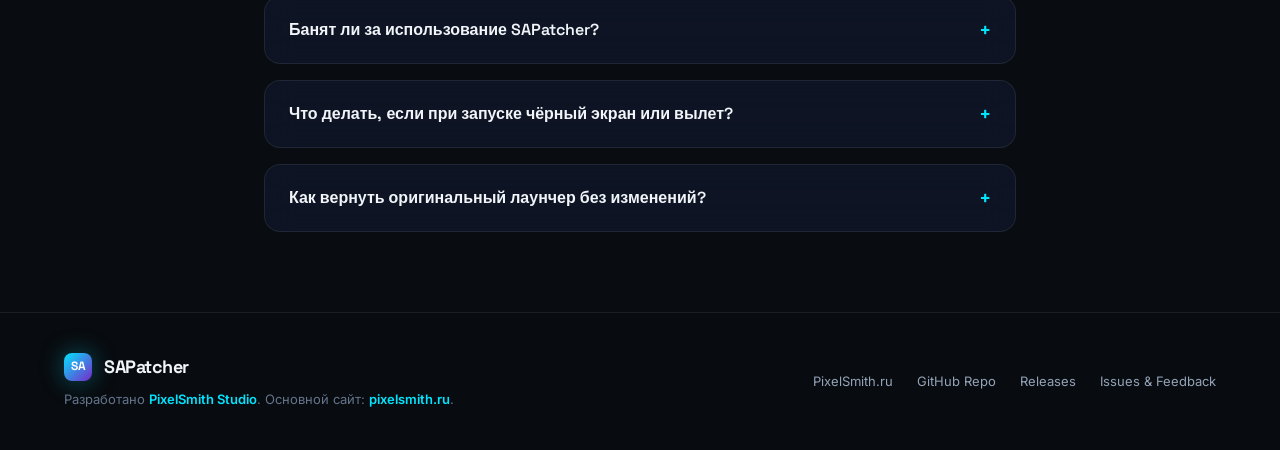
==== commit 40fbdbc3: "Translate review label to 'review' and make automated bot response bilingual" ====
--- a/docs/index.html
+++ b/docs/index.html
@@ -258,7 +258,7 @@
         <div class="review-header-flex">
           <div>
             <h2 class="section-title gradient-text" data-i18n="reviews.title">Реальные отзывы игроков</h2>
-            <p class="section-subtitle" data-i18n="reviews.subtitle">Публикуются напрямую в GitHub Issues с меткой «отзыв»</p>
+            <p class="section-subtitle" data-i18n="reviews.subtitle">Публикуются напрямую в GitHub Issues с меткой «review»</p>
           </div>
           <button type="button" id="btnOpenReviewModal" class="btn btn-primary">
             <svg class="icon" viewBox="0 0 24 24" width="18" height="18" fill="none" stroke="currentColor" stroke-width="2" stroke-linecap="round" stroke-linejoin="round">
@@ -282,7 +282,7 @@
       <div class="reviews-cta-card">
         <div class="reviews-cta-content">
           <h3 data-i18n="reviews.ctaTitle">Играете с SAPatcher? Поделитесь впечатлениями!</h3>
-          <p data-i18n="reviews.ctaSubtitle">Ваш отзыв публикуется в официальном репозитории с меткой <code>отзыв</code> и помогает развивать проект.</p>
+          <p data-i18n="reviews.ctaSubtitle">Ваш отзыв публикуется в официальном репозитории с меткой <code>review</code> и помогает развивать проект.</p>
         </div>
         <button type="button" class="btn btn-primary btnOpenReviewModalTrigger" data-i18n="reviews.ctaBtn">Оставить отзыв</button>
       </div>
@@ -368,7 +368,7 @@
       <div class="modal-header">
         <div class="modal-title-group">
           <h3 class="modal-title" data-i18n="modal.title">Написать отзыв о SAPatcher</h3>
-          <p class="modal-desc" data-i18n="modal.desc">Отзыв публикуется напрямую в GitHub Issues с меткой «отзыв»</p>
+          <p class="modal-desc" data-i18n="modal.desc">Отзыв публикуется напрямую в GitHub Issues с меткой «review»</p>
         </div>
         <button type="button" id="btnCloseReviewModal" class="btn-close">&times;</button>
       </div>
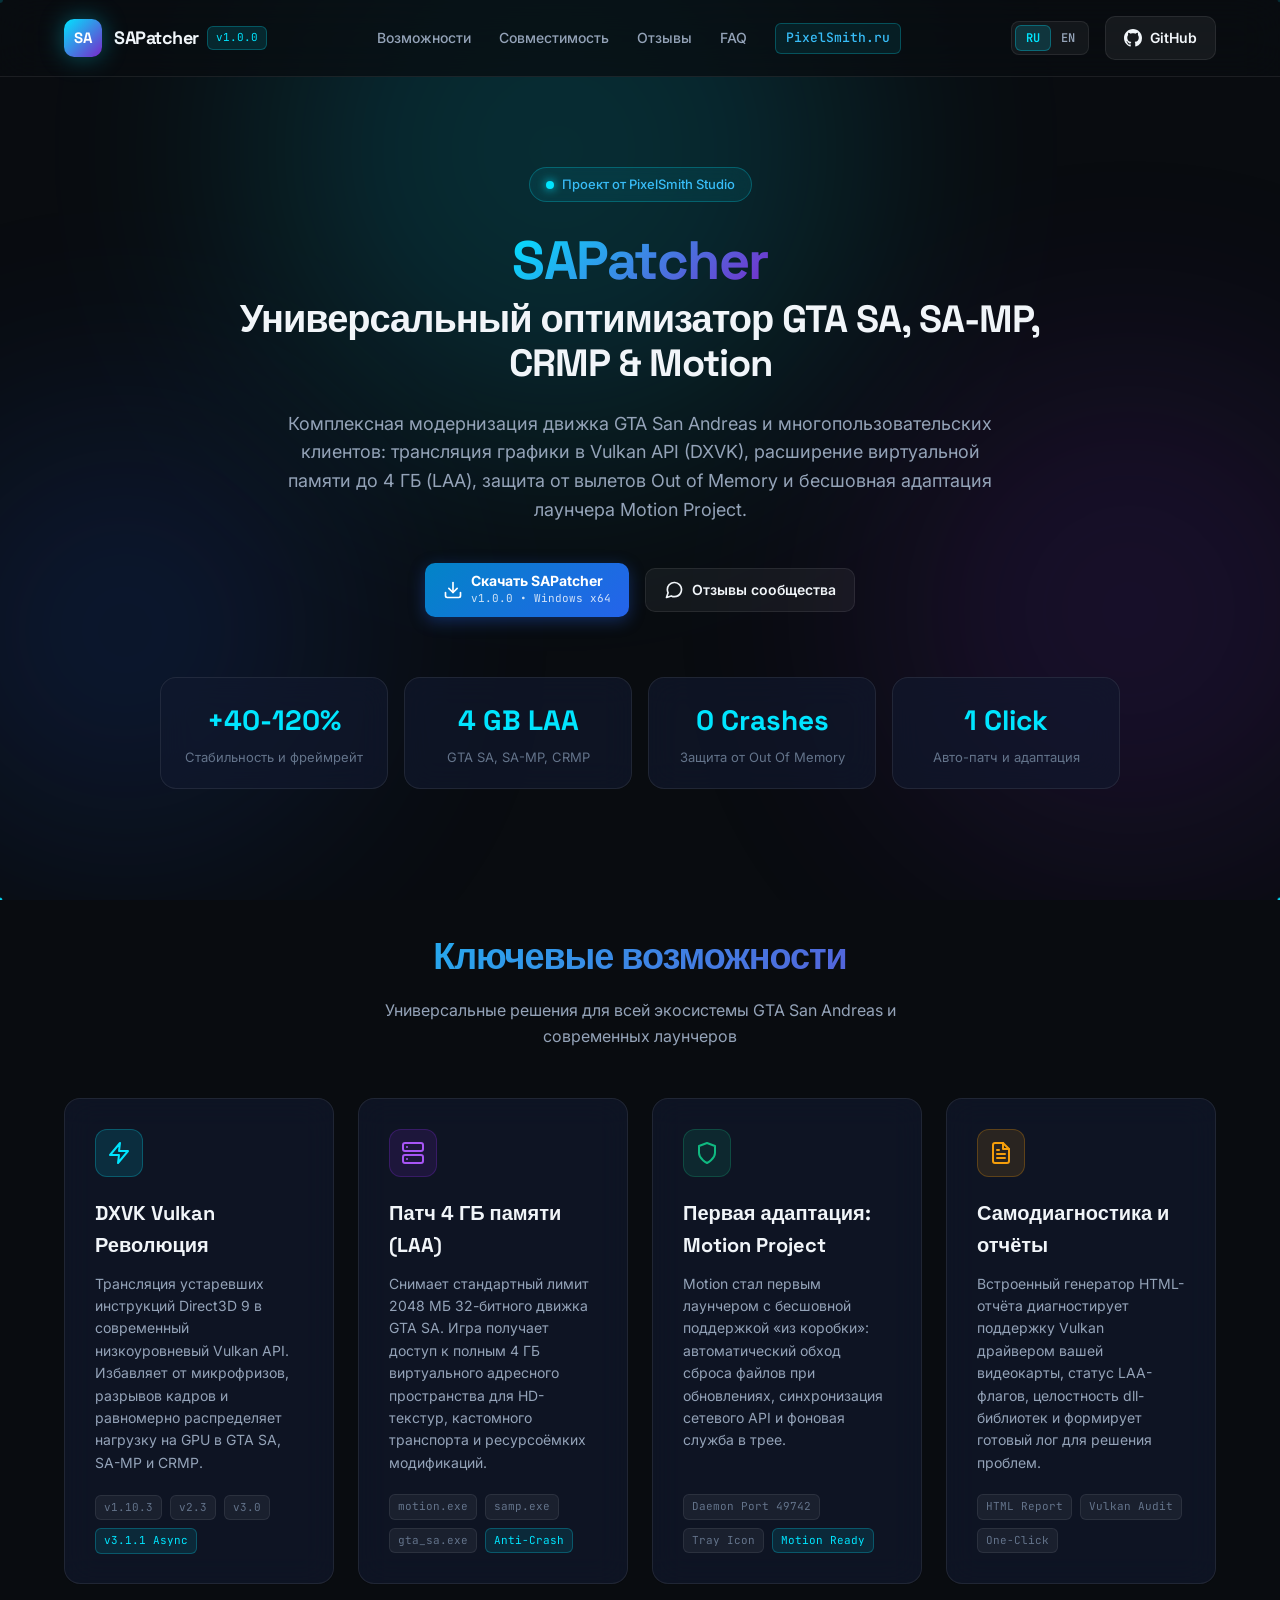
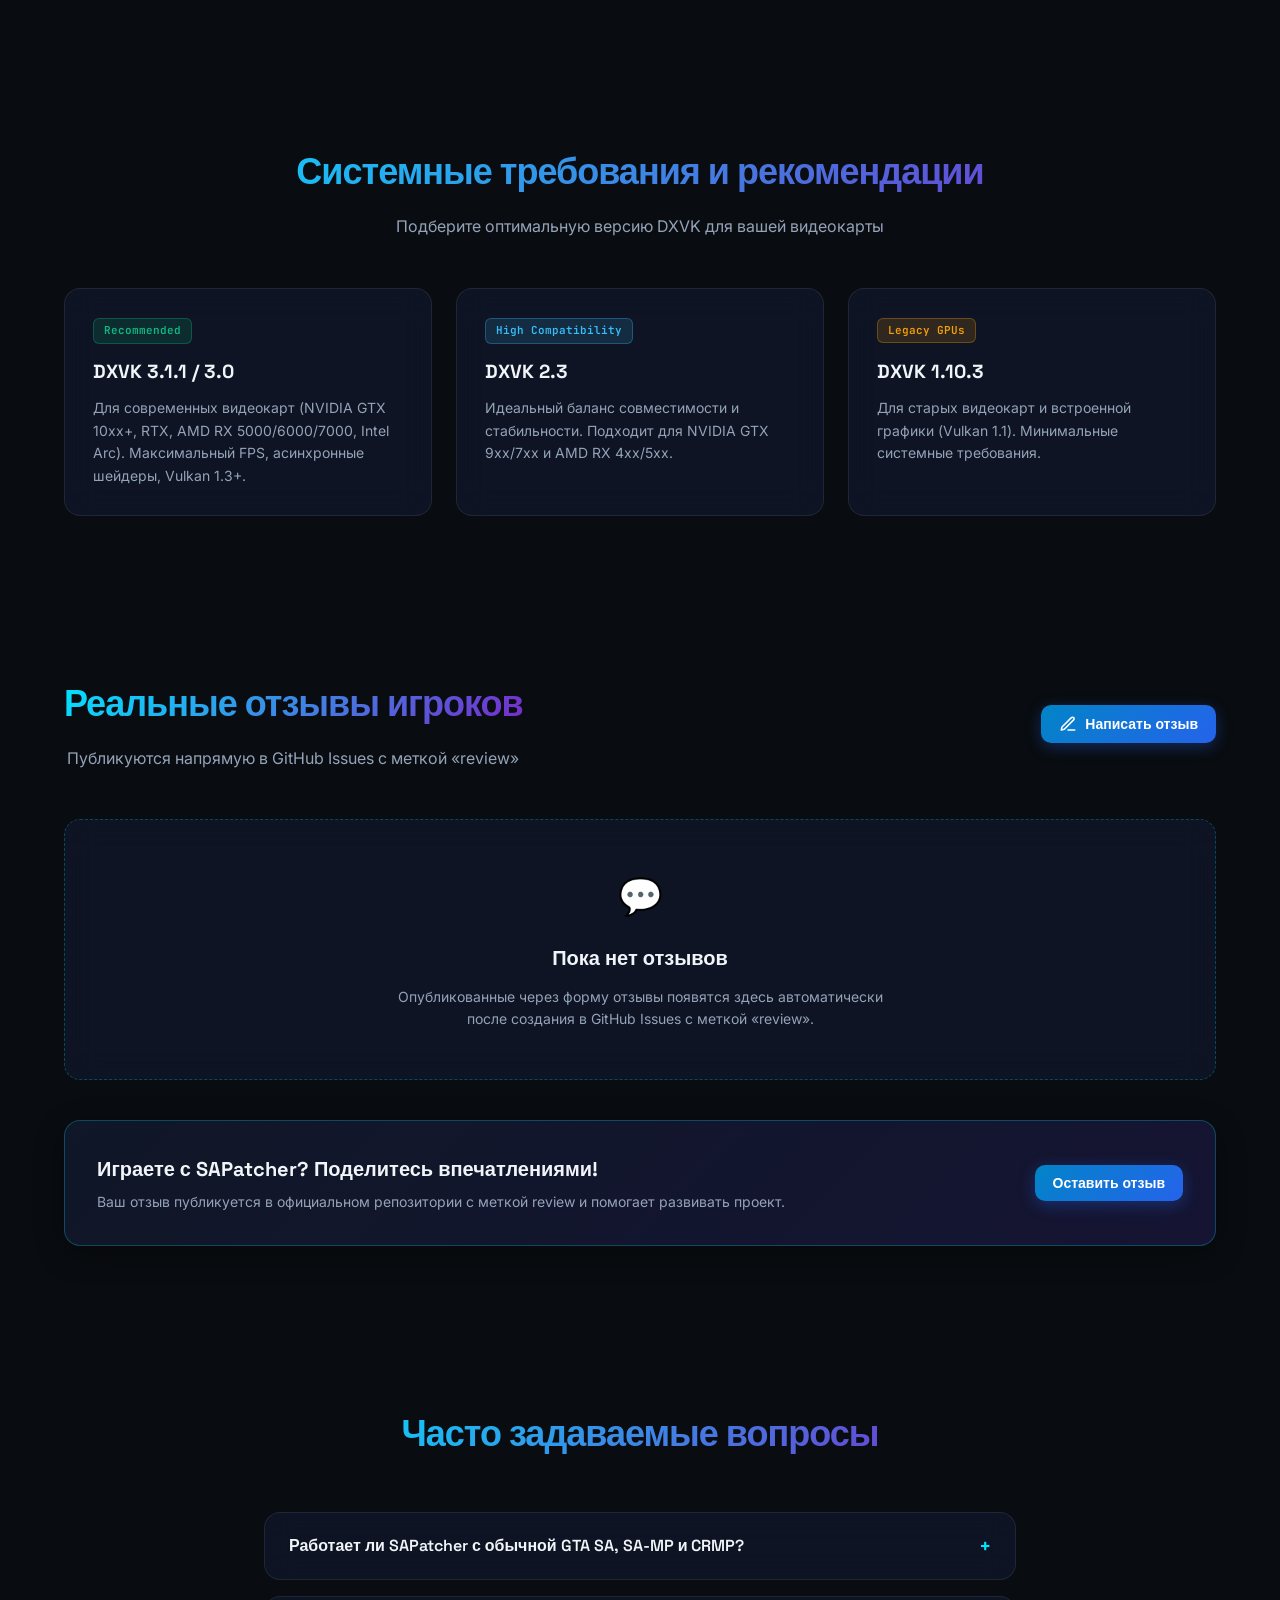
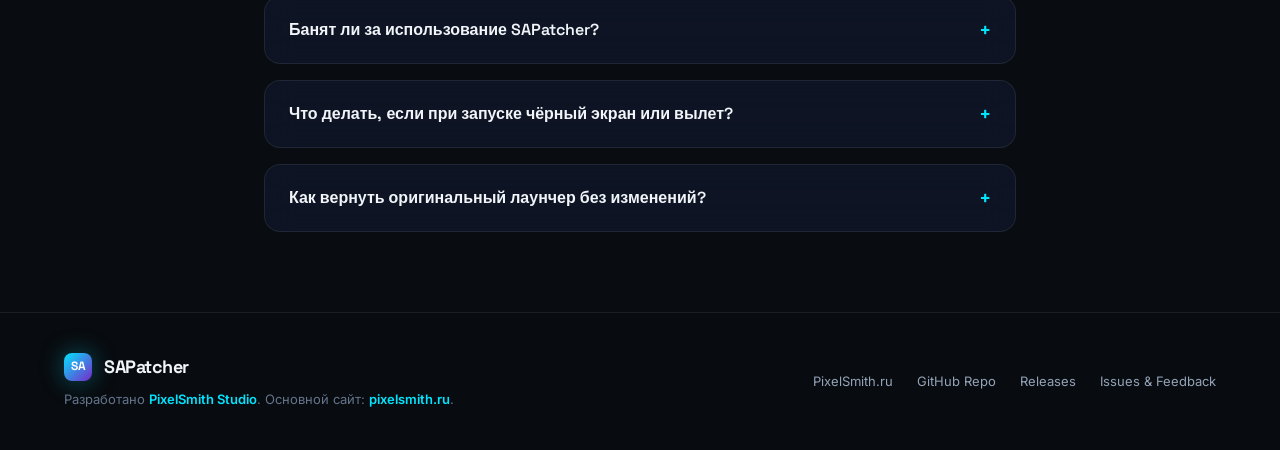
==== commit 5b450f23: "Add professional README.md and guest review system via GitHub Access with contact verification" ====
--- a/docs/index.html
+++ b/docs/index.html
@@ -373,7 +373,29 @@
         <button type="button" id="btnCloseReviewModal" class="btn-close">&times;</button>
       </div>
 
+      <!-- Mode Selector -->
+      <div class="review-mode-selector">
+        <button type="button" class="mode-tab active" data-mode="github" id="tabModeGithub">
+          <svg class="icon" viewBox="0 0 24 24" width="16" height="16" fill="currentColor">
+            <path d="M12 0C5.37 0 0 5.37 0 12c0 5.31 3.435 9.795 8.205 11.385.6.105.825-.255.825-.57 0-.285-.015-1.23-.015-2.235-3.015.555-3.795-.735-4.035-1.41-.135-.345-.72-1.41-1.23-1.695-.42-.225-1.02-.78-.015-.795.945-.015 1.62.87 1.845 1.23 1.08 1.815 2.805 1.305 3.495.99.105-.78.42-1.305.765-1.605-2.67-.3-5.46-1.335-5.46-5.925 0-1.305.465-2.385 1.23-3.225-.12-.3-.54-1.53.12-3.18 0 0 1.005-.315 3.3 1.23.96-.27 1.98-.405 3-.405s2.04.135 3 .405c2.295-1.56 3.3-1.23 3.3-1.23.66 1.65.24 2.88.12 3.18.765.84 1.23 1.905 1.23 3.225 0 4.605-2.805 5.625-5.475 5.925.435.375.81 1.095.81 2.22 0 1.605-.015 2.895-.015 3.3 0 .315.225.69.825.57A12.02 12.02 0 0024 12c0-6.63-5.37-12-12-12z"/>
+          </svg>
+          <span data-i18n="modal.tabGithub">С аккаунтом GitHub</span>
+        </button>
+        <button type="button" class="mode-tab" data-mode="guest" id="tabModeGuest">
+          <svg class="icon" viewBox="0 0 24 24" width="16" height="16" fill="none" stroke="currentColor" stroke-width="2" stroke-linecap="round" stroke-linejoin="round">
+            <path d="M20 21v-2a4 4 0 0 0-4-4H8a4 4 0 0 0-4 4v2"></path>
+            <circle cx="12" cy="7" r="4"></circle>
+          </svg>
+          <span data-i18n="modal.tabGuest">Без аккаунта (GitHub Access)</span>
+        </button>
+      </div>
+
       <form id="reviewForm" class="review-form">
+        <!-- Guest Notice Box -->
+        <div id="guestNoticeBox" class="guest-notice-box" style="display: none;">
+          <span data-i18n="modal.guestNotice">Отзыв будет автоматически опубликован ботом через GitHub Access. Пожалуйста, укажите контакт (Email, VK или Discord) для защиты от спама.</span>
+        </div>
+
         <!-- Rating Stars -->
         <div class="form-group">
           <label class="form-label" data-i18n="modal.ratingLabel">Оценка:</label>
@@ -406,6 +428,22 @@
           </div>
         </div>
 
+        <!-- Guest Contact Row (Hidden by default for GitHub mode) -->
+        <div class="form-row guest-only-field" id="guestContactRow" style="display: none;">
+          <div class="form-group" style="width: 140px;">
+            <label class="form-label" for="reviewContactType" data-i18n="modal.contactTypeLabel">Связь:</label>
+            <select id="reviewContactType" class="form-input">
+              <option value="Email">Email</option>
+              <option value="VK">ВКонтакте (VK)</option>
+              <option value="Discord">Discord</option>
+            </select>
+          </div>
+          <div class="form-group flex-1">
+            <label class="form-label" for="reviewContactValue" data-i18n="modal.contactValueLabel">Почта / VK / Discord *:</label>
+            <input type="text" id="reviewContactValue" class="form-input" placeholder="e.g. alex@mail.ru или vk.com/id..." data-i18n-placeholder="modal.contactPlaceholder">
+          </div>
+        </div>
+
         <div class="form-group">
           <label class="form-label" for="reviewTitle" data-i18n="modal.summaryLabel">Краткий заголовок:</label>
           <input type="text" id="reviewTitle" class="form-input" placeholder="e.g. Плавный FPS и исчезли вылеты памяти!" required>
@@ -421,17 +459,20 @@
           <textarea id="reviewBody" rows="4" class="form-input form-textarea" placeholder="Расскажите о вашем игровом опыте, стабильности, FPS до и после патча..." required></textarea>
         </div>
 
+        <!-- Status Alert Box -->
+        <div id="modalStatusAlert" class="modal-status-alert"></div>
+
         <!-- Submission Options -->
         <div class="modal-footer">
-          <div class="auth-notice">
-            <span class="auth-icon">ℹ️</span>
-            <span data-i18n="modal.authNotice">Публикация происходит через GitHub с вашим профилем.</span>
-          </div>
-          <button type="submit" class="btn btn-primary btn-submit-review">
-            <svg class="icon" viewBox="0 0 24 24" width="18" height="18" fill="currentColor">
+          <div class="auth-notice" id="authNoticeBox">
+            <span class="auth-icon" id="authNoticeIcon">ℹ️</span>
+            <span id="authNoticeText" data-i18n="modal.authNotice">Публикация происходит через GitHub с вашим профилем.</span>
+          </div>
+          <button type="submit" id="btnSubmitReview" class="btn btn-primary btn-submit-review">
+            <svg id="submitBtnIcon" class="icon" viewBox="0 0 24 24" width="18" height="18" fill="currentColor">
               <path d="M12 0C5.37 0 0 5.37 0 12c0 5.31 3.435 9.795 8.205 11.385.6.105.825-.255.825-.57 0-.285-.015-1.23-.015-2.235-3.015.555-3.795-.735-4.035-1.41-.135-.345-.72-1.41-1.23-1.695-.42-.225-1.02-.78-.015-.795.945-.015 1.62.87 1.845 1.23 1.08 1.815 2.805 1.305 3.495.99.105-.78.42-1.305.765-1.605-2.67-.3-5.46-1.335-5.46-5.925 0-1.305.465-2.385 1.23-3.225-.12-.3-.54-1.53.12-3.18 0 0 1.005-.315 3.3 1.23.96-.27 1.98-.405 3-.405s2.04.135 3 .405c2.295-1.56 3.3-1.23 3.3-1.23.66 1.65.24 2.88.12 3.18.765.84 1.23 1.905 1.23 3.225 0 4.605-2.805 5.625-5.475 5.925.435.375.81 1.095.81 2.22 0 1.605-.015 2.895-.015 3.3 0 .315.225.69.825.57A12.02 12.02 0 0024 12c0-6.63-5.37-12-12-12z"/>
             </svg>
-            <span data-i18n="modal.btnPublish">Опубликовать в GitHub</span>
+            <span id="btnSubmitReviewText" data-i18n="modal.btnPublish">Опубликовать в GitHub</span>
           </button>
         </div>
       </form>
--- a/docs/styles.css
+++ b/docs/styles.css
@@ -1000,6 +1000,85 @@
 .btn-close:hover {
   color: #fff;
   background: rgba(255, 255, 255, 0.1);
+}
+
+.review-mode-selector {
+  display: flex;
+  background: rgba(15, 23, 42, 0.6);
+  border: 1px solid var(--border-subtle);
+  border-radius: 10px;
+  padding: 4px;
+  gap: 4px;
+  margin-bottom: 6px;
+}
+
+.mode-tab {
+  flex: 1;
+  display: flex;
+  align-items: center;
+  justify-content: center;
+  gap: 8px;
+  padding: 10px 14px;
+  font-family: var(--font-body);
+  font-size: 13px;
+  font-weight: 600;
+  color: var(--text-dim);
+  background: transparent;
+  border: none;
+  border-radius: 8px;
+  cursor: pointer;
+  transition: all 0.2s ease;
+}
+
+.mode-tab:hover {
+  color: var(--text-main);
+  background: rgba(255, 255, 255, 0.05);
+}
+
+.mode-tab.active {
+  color: #fff;
+  background: linear-gradient(135deg, rgba(0, 229, 255, 0.25) 0%, rgba(124, 77, 255, 0.25) 100%);
+  border: 1px solid rgba(0, 229, 255, 0.5);
+  box-shadow: 0 0 14px rgba(0, 229, 255, 0.2);
+}
+
+.modal-status-alert {
+  padding: 12px 14px;
+  border-radius: 8px;
+  font-size: 13px;
+  line-height: 1.5;
+  display: none;
+}
+
+.modal-status-alert.error {
+  display: block;
+  background: rgba(239, 68, 68, 0.15);
+  border: 1px solid rgba(239, 68, 68, 0.4);
+  color: #fca5a5;
+}
+
+.modal-status-alert.success {
+  display: block;
+  background: rgba(16, 185, 129, 0.15);
+  border: 1px solid rgba(16, 185, 129, 0.4);
+  color: #6ee7b7;
+}
+
+.modal-status-alert.info {
+  display: block;
+  background: rgba(0, 229, 255, 0.12);
+  border: 1px solid rgba(0, 229, 255, 0.4);
+  color: #a5f3fc;
+}
+
+.guest-notice-box {
+  background: rgba(124, 77, 255, 0.1);
+  border: 1px solid rgba(124, 77, 255, 0.3);
+  border-radius: 8px;
+  padding: 10px 14px;
+  font-size: 12px;
+  color: #d8b4fe;
+  line-height: 1.5;
 }
 
 .review-form {
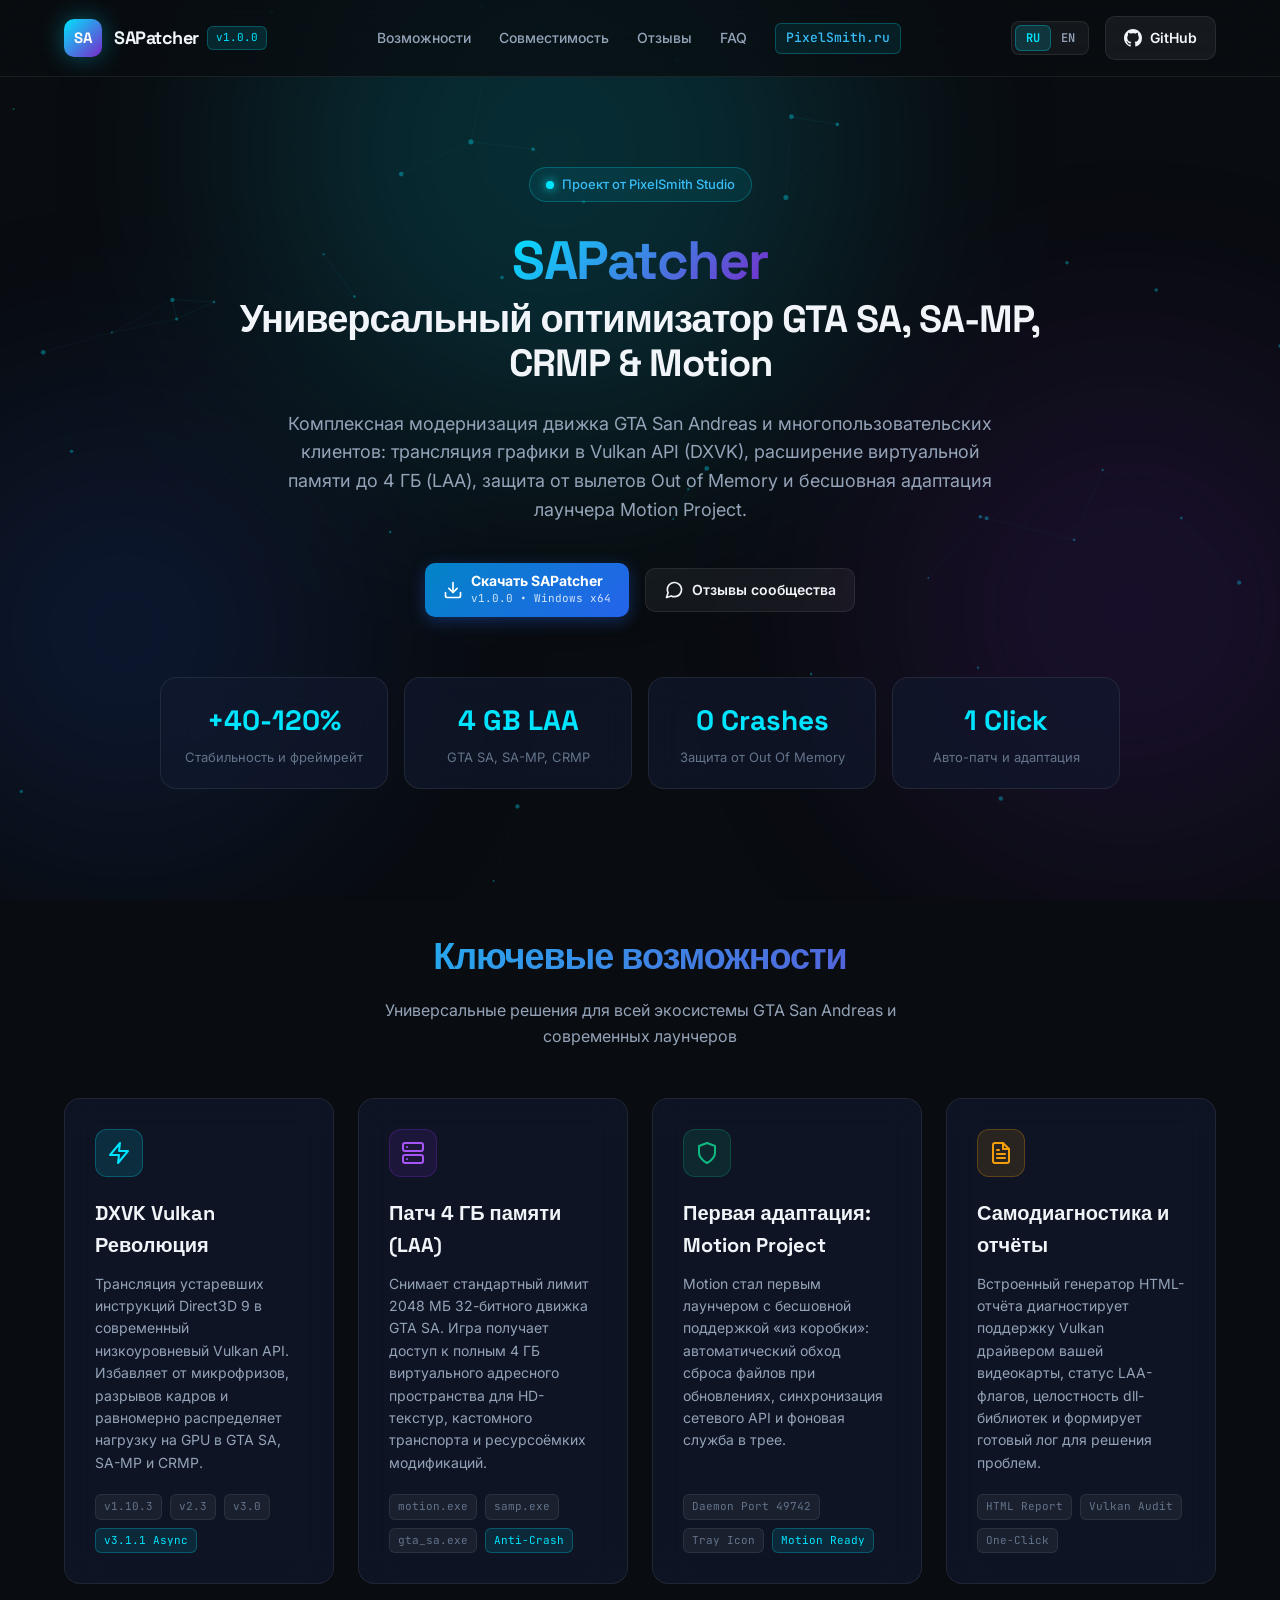
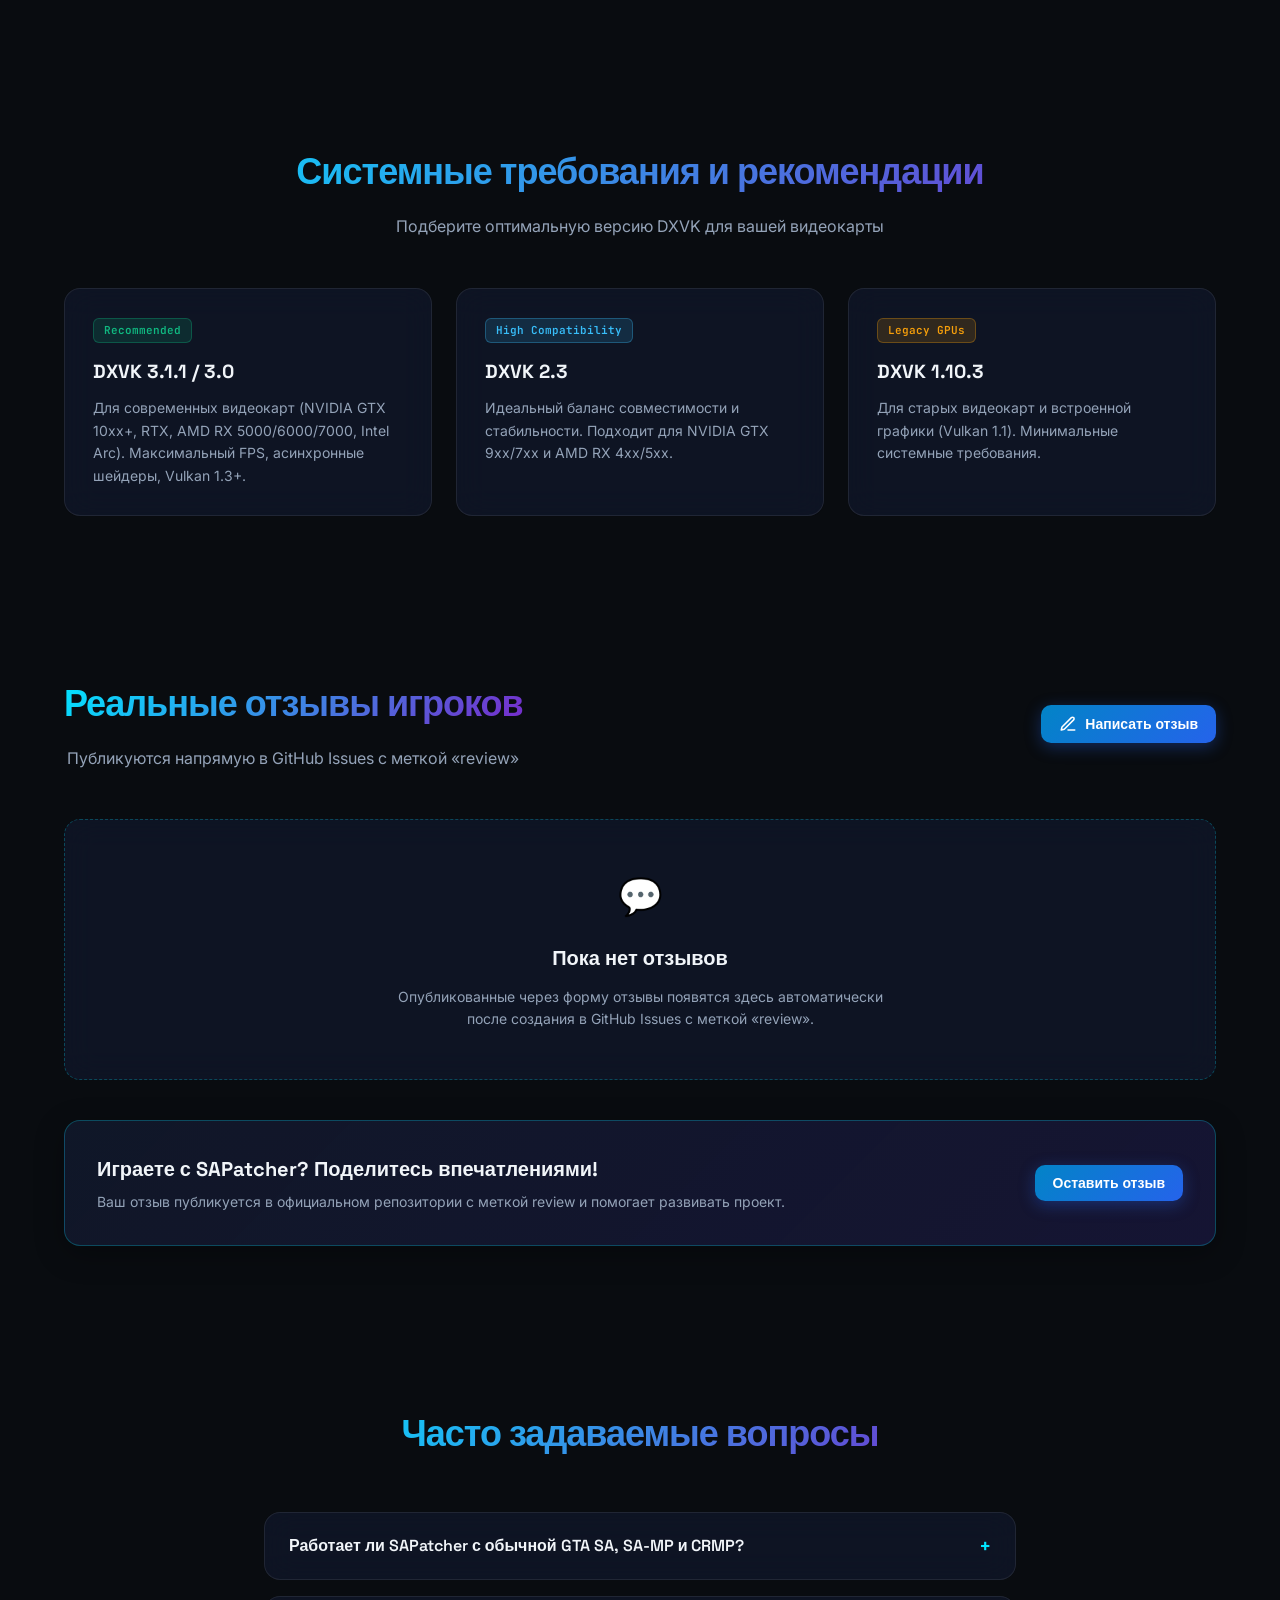
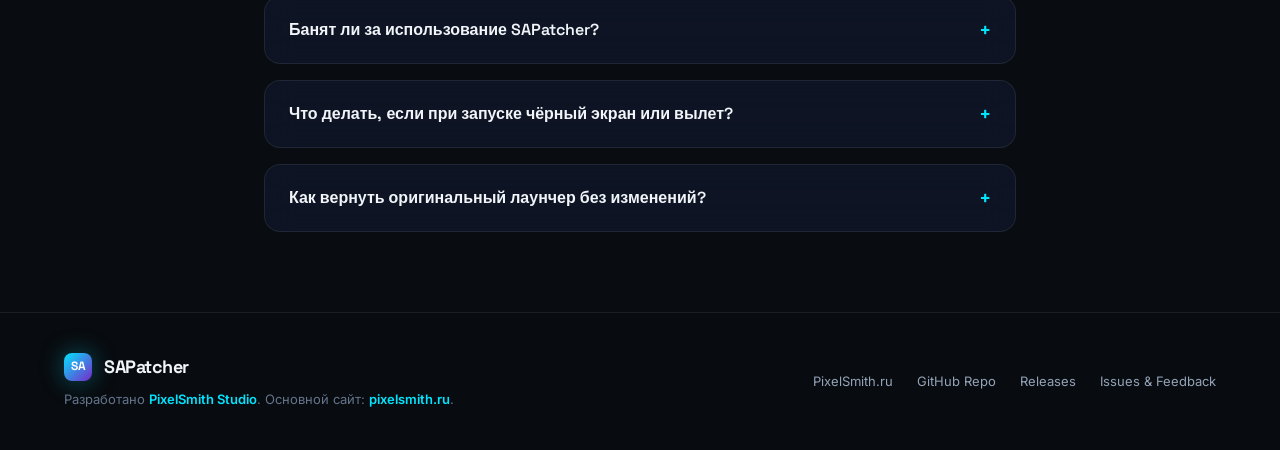
==== commit 38c21670: "Display Anonymous badge with GitHub icon for reviews submitted without GitHub account" ====
--- a/docs/index.html
+++ b/docs/index.html
@@ -410,7 +410,7 @@
         </div>
 
         <div class="form-row">
-          <div class="form-group flex-1">
+          <div class="form-group flex-1" id="authorGroup">
             <label class="form-label" for="reviewAuthor" data-i18n="modal.authorLabel">Ваше имя или ник:</label>
             <input type="text" id="reviewAuthor" class="form-input" placeholder="e.g. Alex_Driver" required>
           </div>
--- a/docs/styles.css
+++ b/docs/styles.css
@@ -705,6 +705,29 @@
   font-weight: 600;
   font-size: 14px;
   color: var(--text-main);
+  display: flex;
+  align-items: center;
+  gap: 6px;
+}
+
+.anonymous-pill {
+  display: inline-flex;
+  align-items: center;
+  gap: 6px;
+  background: rgba(255, 255, 255, 0.08);
+  border: 1px solid rgba(255, 255, 255, 0.2);
+  color: #f8fafc;
+  font-weight: 600;
+  font-size: 12px;
+  padding: 2px 8px;
+  border-radius: 6px;
+  letter-spacing: 0.3px;
+}
+
+.anonymous-gh-icon {
+  width: 14px;
+  height: 14px;
+  fill: #e2e8f0;
 }
 
 .review-date {
